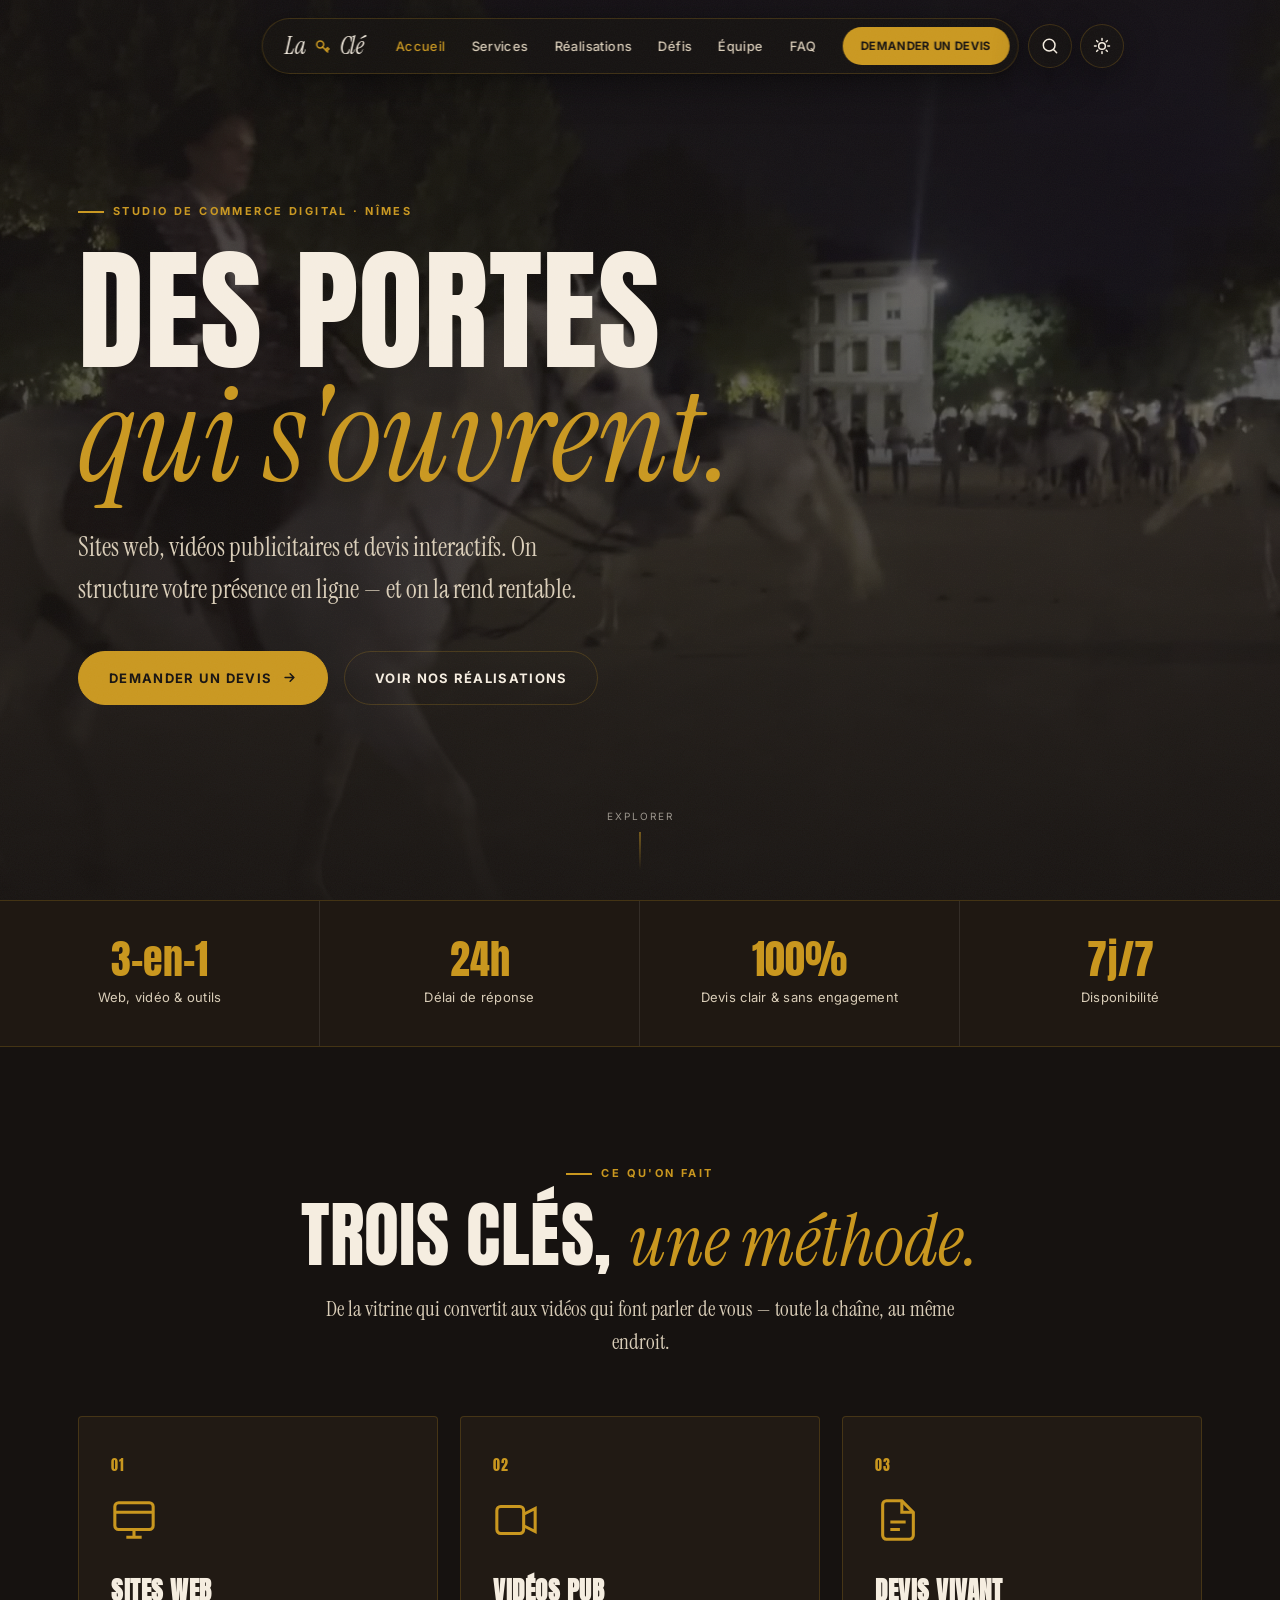
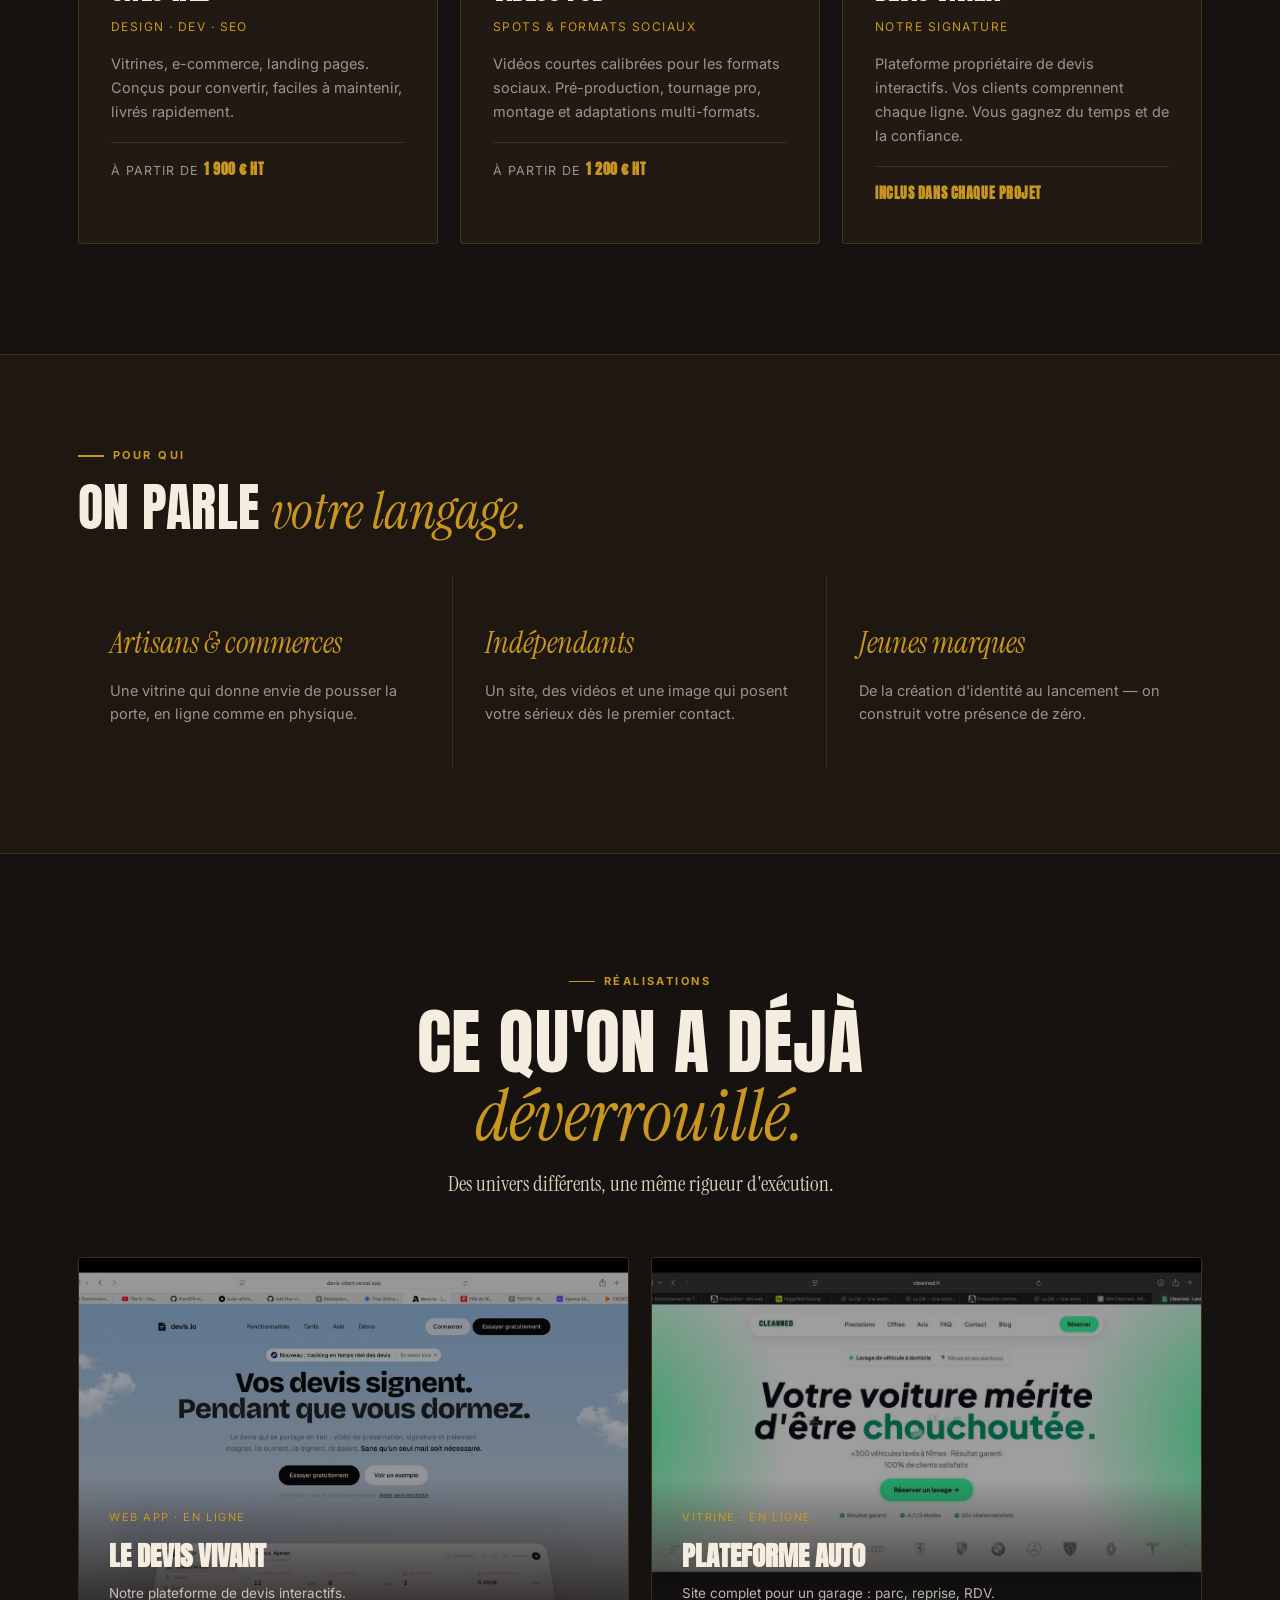
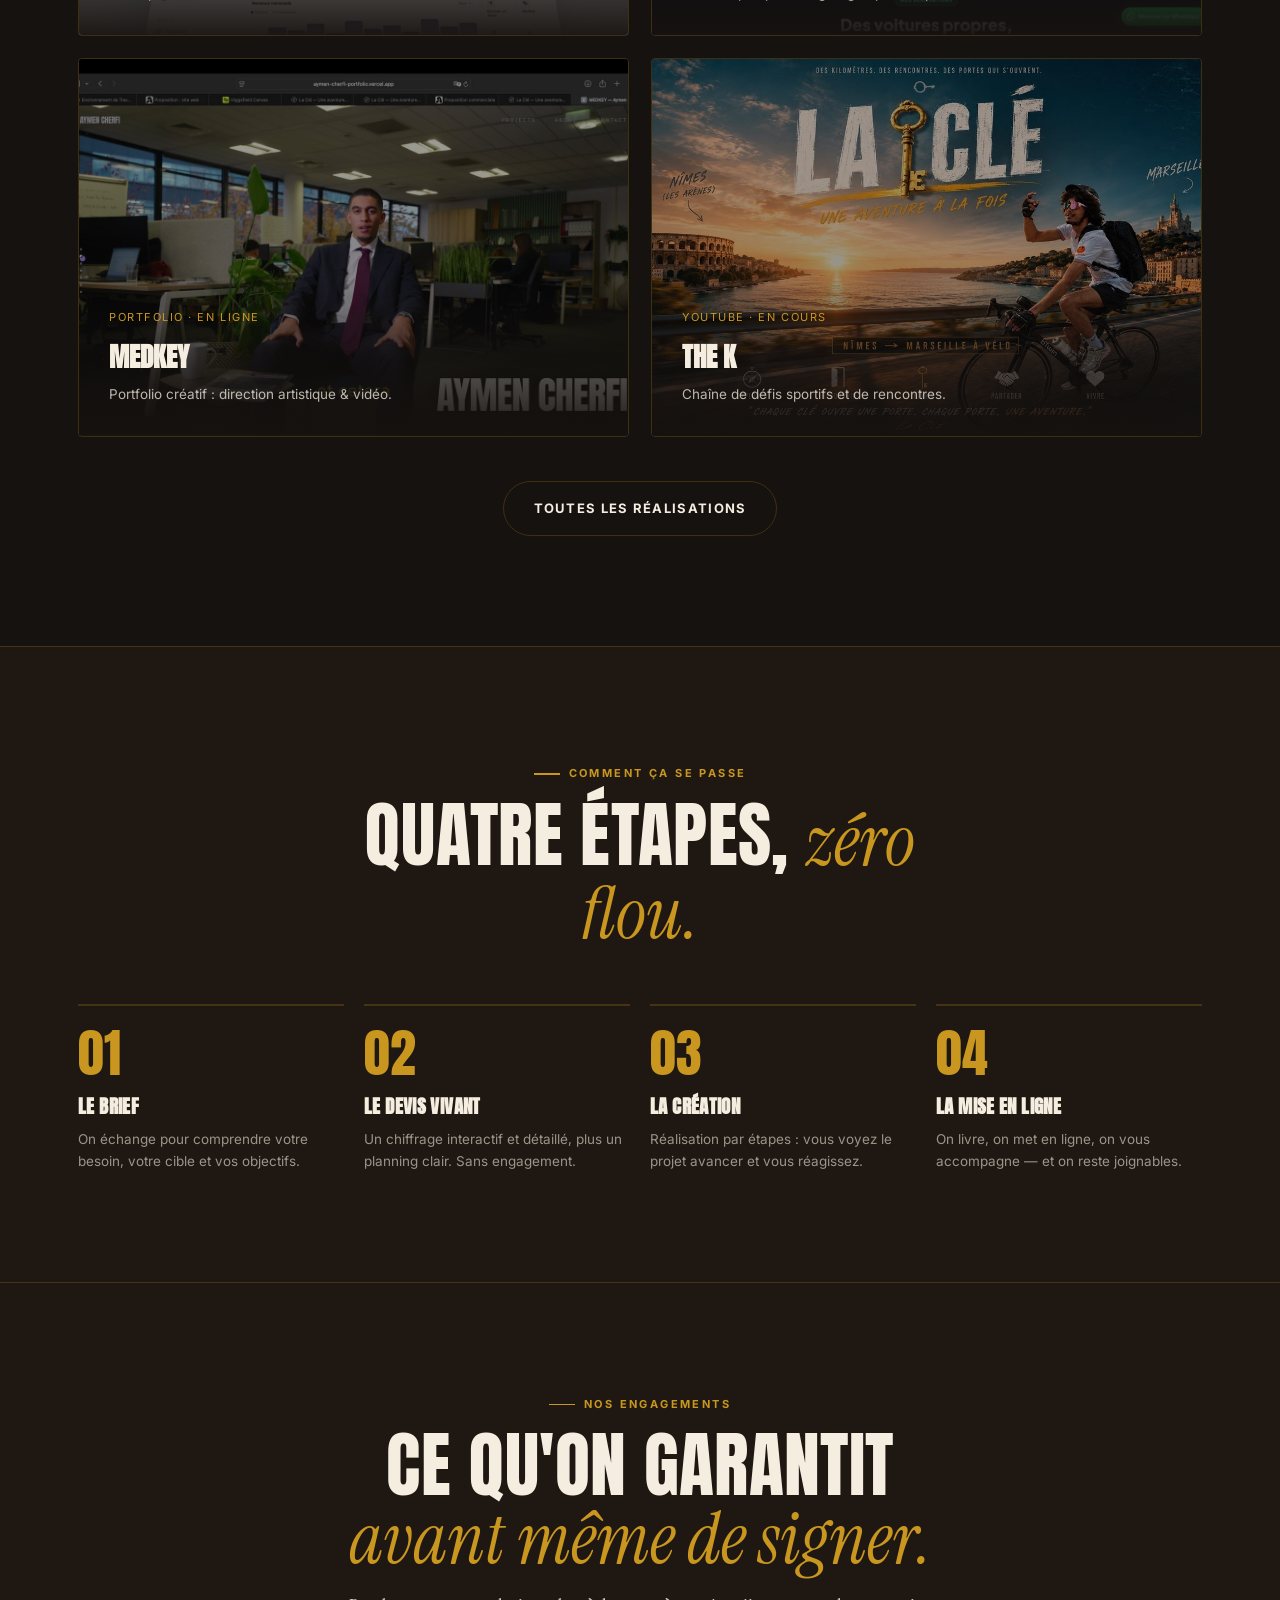
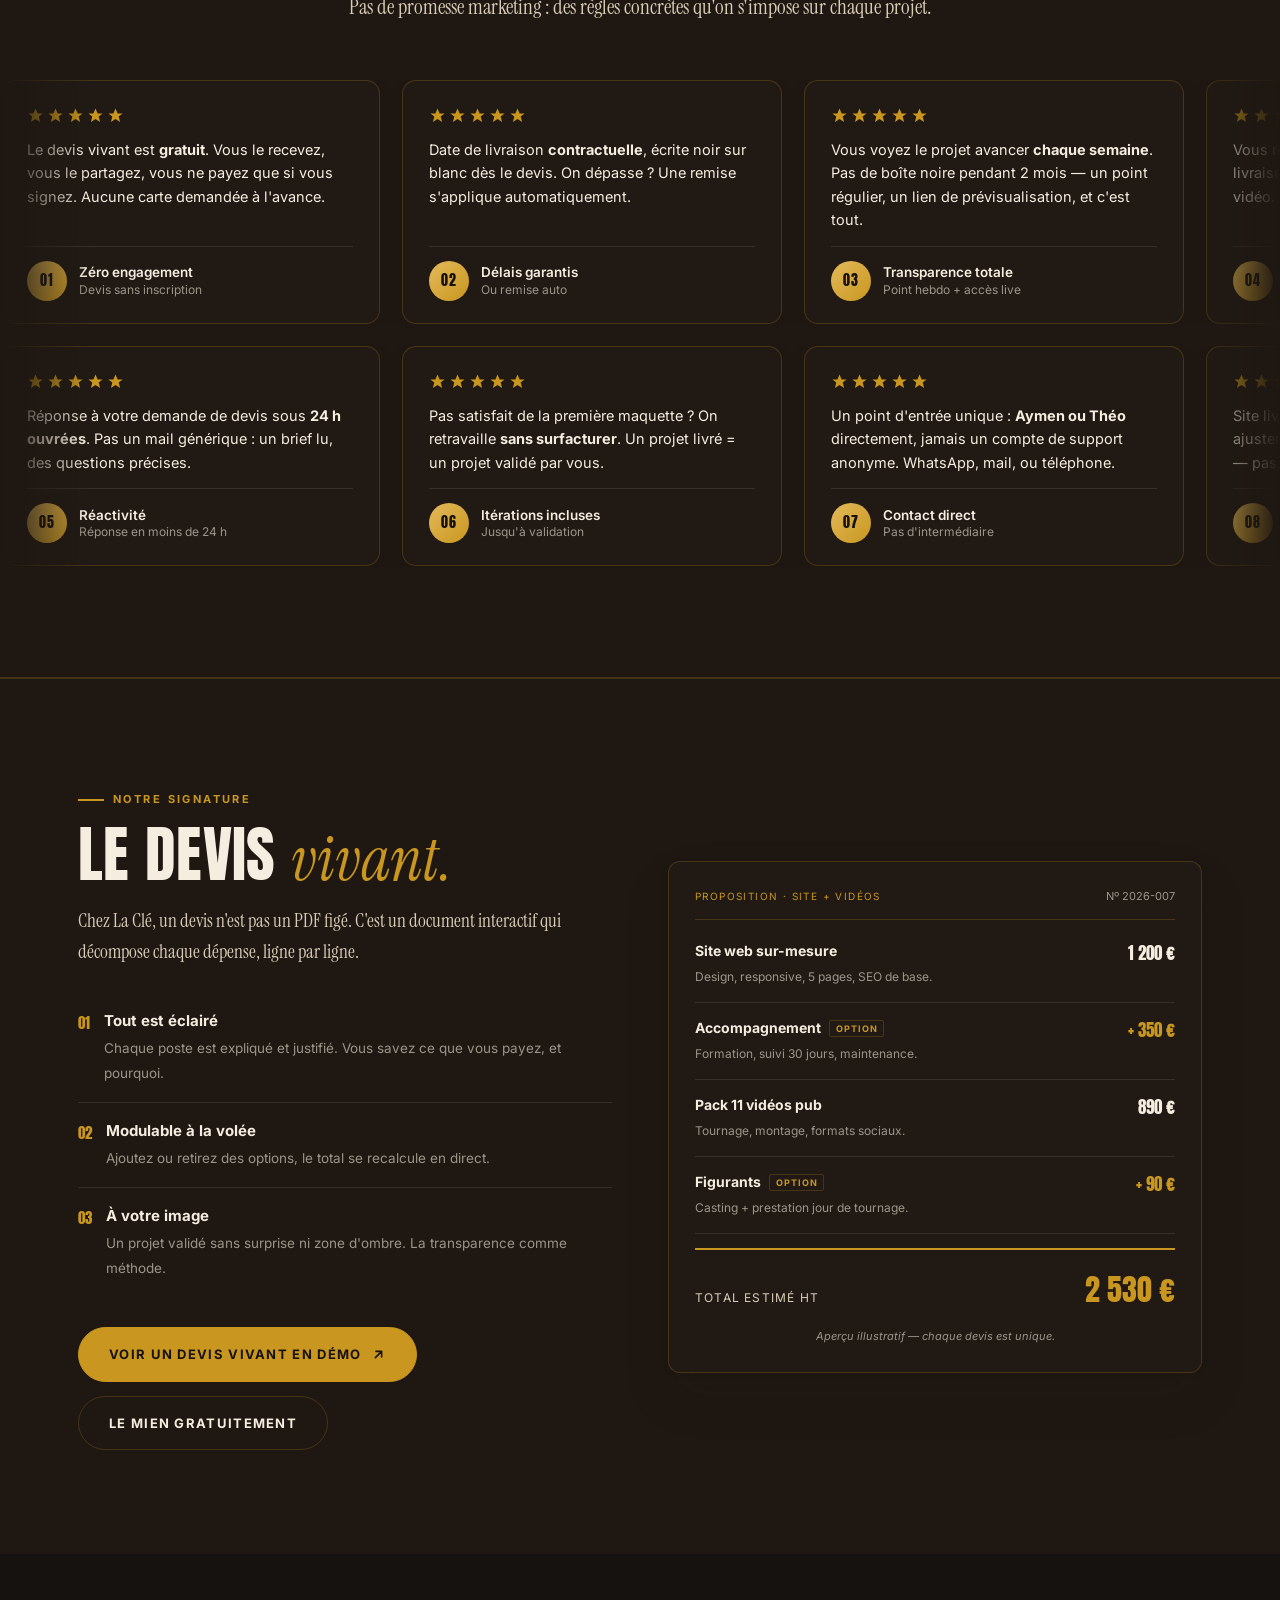
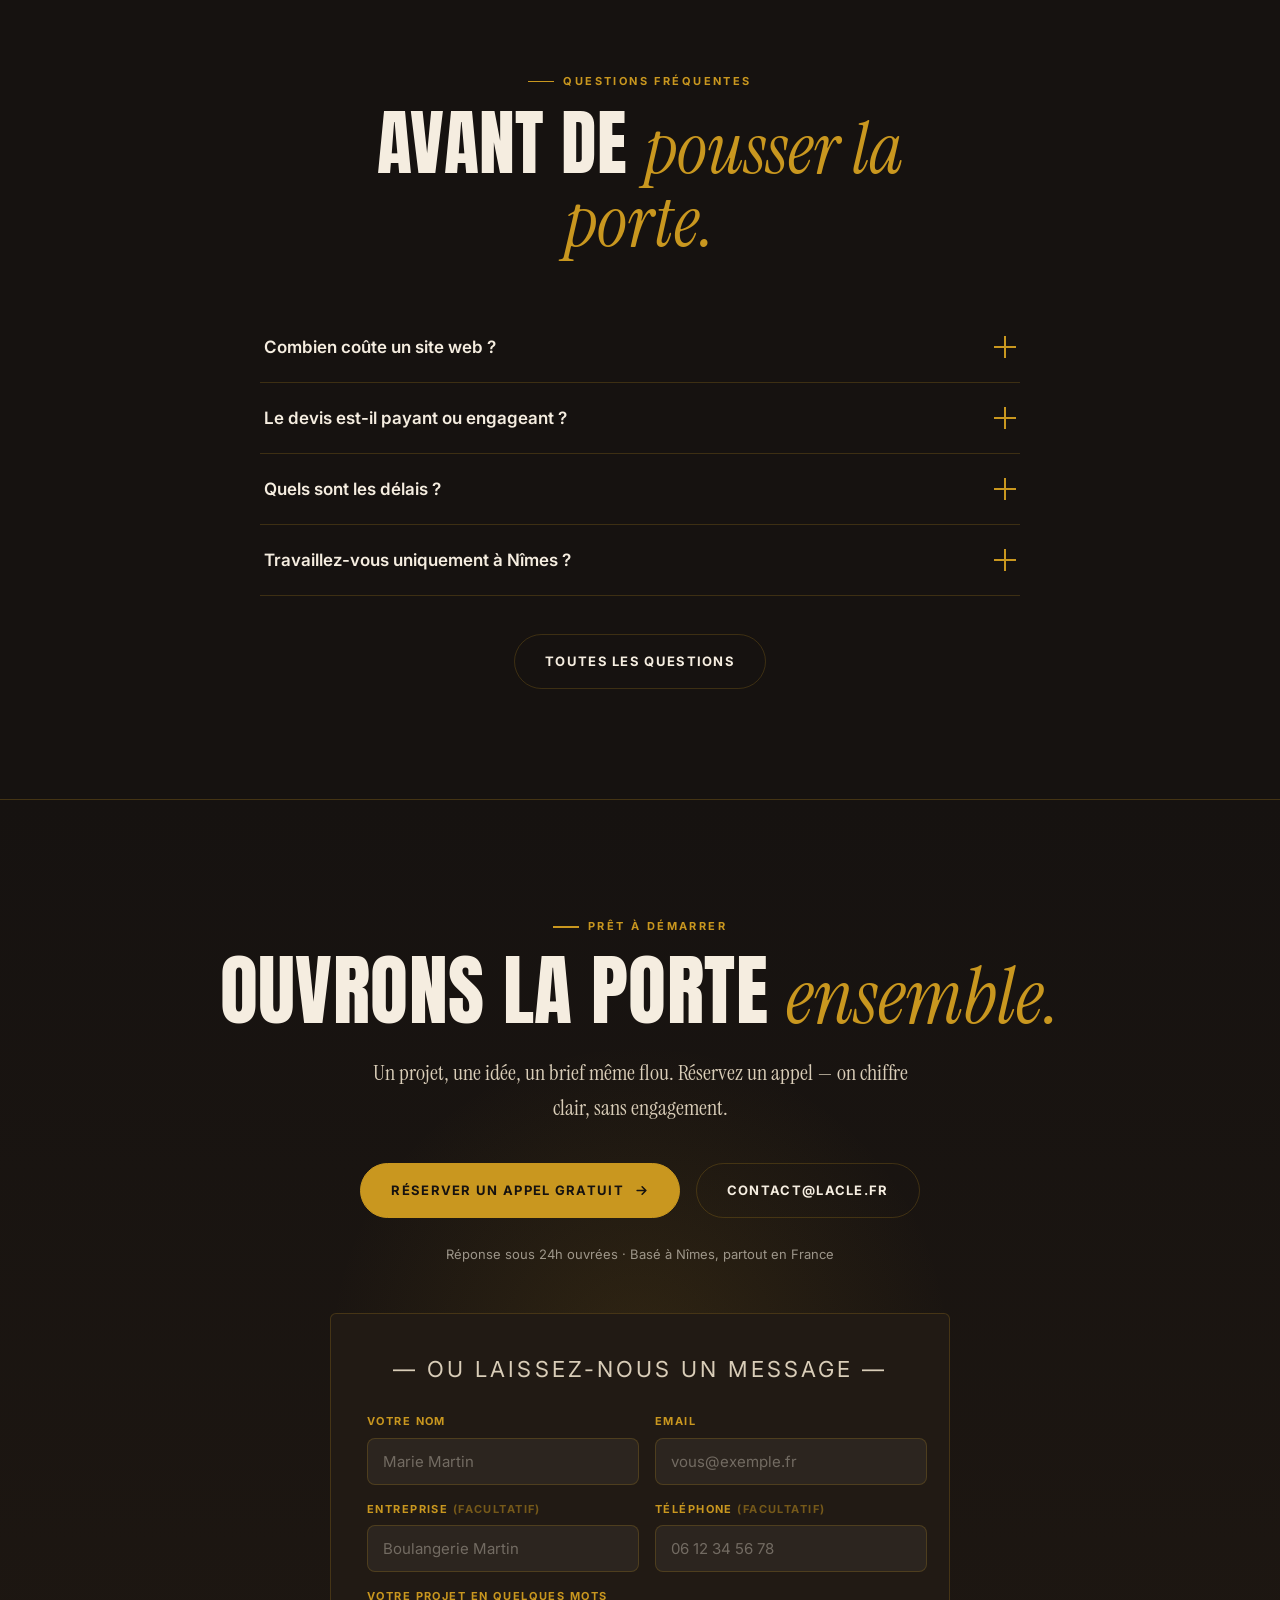
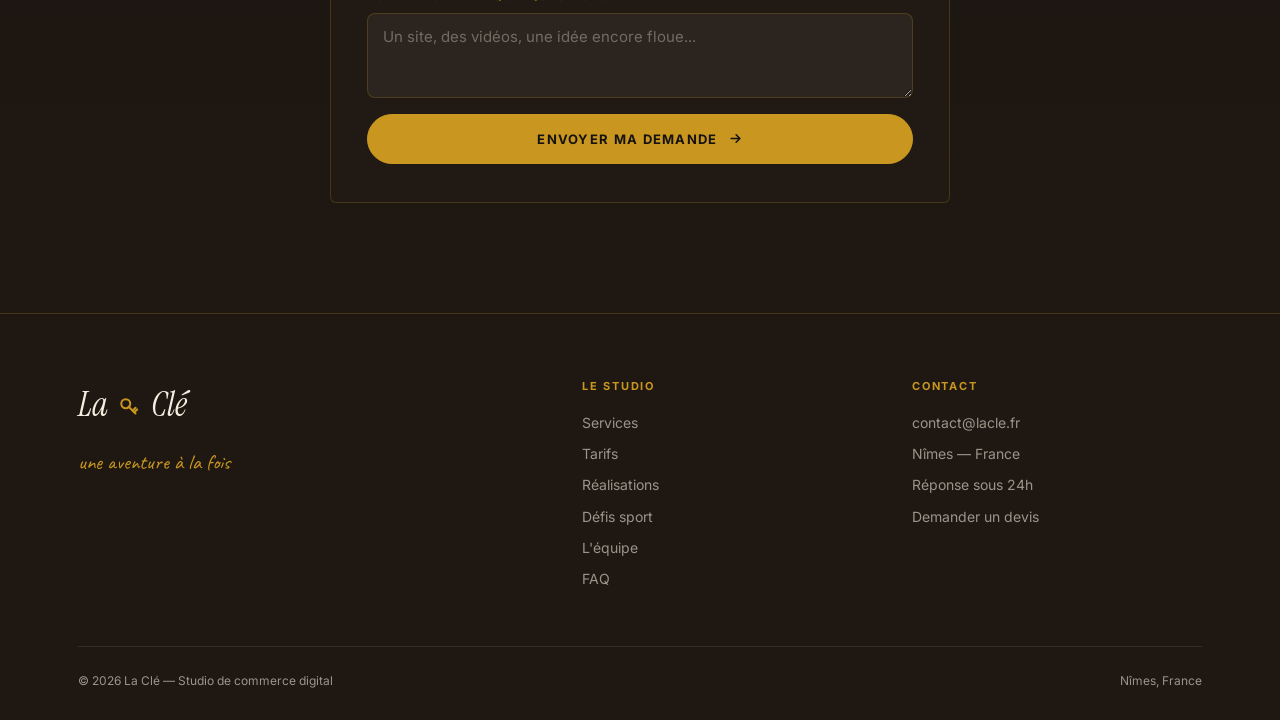
==== lacle-refonte/index.html @ 1aebcc41 "Add files via upload" ====
<!DOCTYPE html>
<html lang="fr">
<head>
<meta charset="UTF-8" />
<meta name="viewport" content="width=device-width, initial-scale=1.0" />
<title>La Clé — Studio de commerce digital à Nîmes</title>
<meta name="description" content="Studio de commerce digital à Nîmes : sites web sur-mesure, vidéos publicitaires et devis interactifs. Un brief, un chiffrage clair, une livraison rapide." />
<meta name="author" content="La Clé" />
<meta name="theme-color" content="#161210" />
<link rel="canonical" href="https://lacle.fr/" />
<link rel="icon" type="image/svg+xml" href="assets/favicon.svg" />
<meta property="og:type" content="website" />
<meta property="og:site_name" content="La Clé" />
<meta property="og:locale" content="fr_FR" />
<meta property="og:title" content="La Clé — Studio de commerce digital à Nîmes" />
<meta property="og:description" content="Sites web, vidéos publicitaires et devis interactifs. On chiffre clair, on livre vite." />
<meta property="og:url" content="https://lacle.fr/" />
<meta property="og:image" content="https://lacle.fr/assets/og-image.jpg" />
<meta property="og:image:width" content="1200" />
<meta property="og:image:height" content="630" />
<meta name="twitter:card" content="summary_large_image" />
<meta name="twitter:title" content="La Clé — Studio de commerce digital à Nîmes" />
<meta name="twitter:description" content="Sites web, vidéos publicitaires et devis interactifs. On chiffre clair, on livre vite." />
<meta name="twitter:image" content="https://lacle.fr/assets/og-image.jpg" />
<script>
(function(){var t;try{t=localStorage.getItem('lacle-theme');}catch(e){}if(!t){var d=new Date(),h=d.getHours()+d.getMinutes()/60,m=d.getMonth();var r=[8,7,7,7,6,6,6,7,7,8,7,8][m],s=[17,18,19,20,21,21,21,21,20,19,17,17][m];t=(h>=r&&h<s)?'day':'night';}if(t==='night')document.documentElement.classList.add('theme-night');})();
// Intro : joue une seule fois par session (resté au sein du même onglet)
(function(){try{if(sessionStorage.getItem('lacle-intro-done')){document.documentElement.classList.add('intro-skip');}else{document.documentElement.classList.add('intro-playing');sessionStorage.setItem('lacle-intro-done','1');}}catch(e){document.documentElement.classList.add('intro-playing');}})();
</script>
<link rel="preconnect" href="https://fonts.googleapis.com" />
<link rel="preconnect" href="https://fonts.gstatic.com" crossorigin />
<link href="https://fonts.googleapis.com/css2?family=Anton&family=Caveat:wght@500;600;700&family=Inter:wght@300;400;500;600;700&family=Instrument+Serif:ital@0;1&display=swap" rel="stylesheet" />
<link rel="stylesheet" href="assets/style.css" />
<script type="application/ld+json">
{
  "@context": "https://schema.org",
  "@type": "ProfessionalService",
  "name": "La Clé",
  "description": "Studio de commerce digital : sites web sur-mesure, vidéos publicitaires et devis interactifs.",
  "url": "https://lacle.fr",
  "email": "contact@lacle.fr",
  "image": "https://lacle.fr/assets/og-image.jpg",
  "areaServed": "France",
  "address": { "@type": "PostalAddress", "addressLocality": "Nîmes", "addressRegion": "Gard", "addressCountry": "FR" },
  "founder": [
    { "@type": "Person", "name": "Aymen Cherfi" },
    { "@type": "Person", "name": "Théo Clapet" }
  ]
}
</script>
<style>
  /* ===== INTRO — animation d'ouverture (homepage only) ===== */
  /* lock du scroll tant que l'intro joue */
  html.intro-playing, html.intro-playing body { overflow: hidden; }
  html.intro-done, html.intro-done body { overflow: visible; }
  html.intro-skip #intro { display: none; }

  #intro {
    position: fixed; inset: 0; z-index: 10000;
    /* PAS de background — la vague SVG fournit le blanc et se déforme en montant */
    display: flex; align-items: center; justify-content: center;
    overflow: hidden;
    pointer-events: auto;
  }
  /* la vague SVG occupe tout l'écran et s'anime via SMIL (attribut d) */
  .intro-wave {
    position: absolute; inset: 0;
    width: 100%; height: 100%;
    z-index: 0;
    filter: drop-shadow(0 -2px 0 rgba(28,22,18,0.04));
  }
  /* fade-out du conteneur en toute fin pour que rien ne reste */
  #intro {
    animation: intro-fadeout 0.25s ease 3.2s forwards;
  }
  @keyframes intro-fadeout {
    to { opacity: 0; visibility: hidden; }
  }

  .intro-logo {
    position: relative; z-index: 1;
    display: flex; align-items: center;
    gap: 0.06em;
    font-family: 'Instrument Serif', Georgia, serif;
    font-style: italic;
    font-weight: 400;
    color: #1c1612;
    font-size: clamp(72px, 13vw, 168px);
    letter-spacing: -0.015em;
    line-height: 1;
    /* fade-out synchronisé avec le pic de la vague liquide */
    animation: intro-logo-out 0.45s cubic-bezier(.55,0,.45,1) 1.85s forwards;
  }
  @keyframes intro-logo-out {
    to { opacity: 0; transform: translateY(-22px); }
  }
  .il-text {
    opacity: 0;
    transform: translateY(14px);
    animation: il-text-in 0.55s cubic-bezier(.2,.9,.3,1) forwards;
  }
  .il-la  { animation-delay: 0.55s; }
  .il-cle { animation-delay: 0.72s; }
  @keyframes il-text-in {
    to { opacity: 1; transform: translateY(0); }
  }

  /* la clé tombe avec un petit rebond — atterrit pile à 0.9s */
  .il-key {
    width: 0.78em; height: 0.78em;
    transform: translateY(-130vh) rotate(-25deg);
    animation: il-key-fall 0.65s cubic-bezier(.55,.05,.45,1) forwards;
    margin: 0 -0.02em 0 0.02em;
    filter: drop-shadow(0 4px 10px rgba(28,22,18,0.18));
    align-self: center;
  }
  @keyframes il-key-fall {
    0%   { transform: translateY(-130vh) rotate(-25deg); }
    62%  { transform: translateY(22px)  rotate(12deg); }
    78%  { transform: translateY(-12px) rotate(-5deg); }
    90%  { transform: translateY(6px)   rotate(2deg); }
    100% { transform: translateY(0)     rotate(0deg); }
  }

  /* respecte prefers-reduced-motion : skip propre */
  @media (prefers-reduced-motion: reduce) {
    #intro { display: none; }
    html.intro-playing, html.intro-playing body { overflow: visible; }
  }

  /* ===== HERO ===== */
  .hero {
    position: relative; min-height: 100svh;
    display: flex; align-items: center;
    overflow: hidden;
  }
  .hero-video {
    position: absolute; inset: 0;
    width: 100%; height: 100%; object-fit: cover;
    z-index: 0;
    transition: filter .5s var(--ease);
  }
  .hero-veil {
    position: absolute; inset: 0; z-index: 1;
    background:
      linear-gradient(180deg, rgba(22,18,16,0.78) 0%, rgba(22,18,16,0.55) 40%, rgba(22,18,16,0.96) 100%),
      radial-gradient(ellipse 70% 60% at 25% 50%, rgba(22,18,16,0.4), transparent);
    transition: background .5s var(--ease);
  }
  /* ===== Mode JOUR : hero plus lumineux pour adoucir la transition vers les sections claires ===== */
  html:not(.theme-night) .hero-video {
    filter: brightness(1.18) contrast(0.96) saturate(1.06);
  }
  html:not(.theme-night) .hero-veil {
    background:
      linear-gradient(180deg,
        rgba(28,22,18,0.38) 0%,
        rgba(28,22,18,0.22) 45%,
        rgba(28,22,18,0.70) 100%),
      radial-gradient(ellipse 70% 60% at 25% 50%, rgba(28,22,18,0.20), transparent);
  }
  /* fade-out final du hero vers le fond clair (uniquement en mode jour)
     NB : le hero est .theme-dark donc var(--ink) y serait sombre — on hardcode la cream */
  html:not(.theme-night) .hero::after {
    content: "";
    position: absolute; left: 0; right: 0; bottom: 0;
    height: 160px; z-index: 2;
    background: linear-gradient(180deg,
      transparent 0%,
      rgba(250,245,234,0.4) 40%,
      #faf5ea 100%);
    pointer-events: none;
  }
  .hero-inner { position: relative; z-index: 2; width: 100%; }
  .hero-eyebrow { margin-bottom: 26px; }
  .hero h1 {
    font-size: clamp(54px, 10.5vw, 138px);
    max-width: 14ch;
    margin-bottom: 28px;
  }
  .hero h1 .ln { display: block; }
  .hero-sub {
    font-family: var(--serif);
    font-size: clamp(18px, 2.5vw, 26px);
    color: var(--cream-soft);
    max-width: 540px; margin-bottom: 40px;
  }
  .hero-actions { display: flex; gap: 16px; flex-wrap: wrap; }
  .hero-scroll {
    position: absolute; bottom: 30px; left: 50%;
    transform: translateX(-50%); z-index: 3;
    display: flex; flex-direction: column; align-items: center; gap: 8px;
    font-size: 10px; letter-spacing: 0.2em; text-transform: uppercase;
    color: var(--text-mute);
  }
  /* en mode jour, le fade éclaircit le bas — on assombrit légèrement le texte du scroll */
  html:not(.theme-night) .hero-scroll {
    color: rgba(28,22,18,0.55);
  }
  html:not(.theme-night) .hero-scroll .bar {
    background: linear-gradient(rgba(201,151,31,0.85), transparent);
  }
  .hero-scroll .bar {
    width: 1px; height: 38px;
    background: linear-gradient(var(--gold), transparent);
    animation: scrollpulse 2s var(--ease) infinite;
  }
  @keyframes scrollpulse {
    0%,100% { opacity: .3; transform: scaleY(.6); transform-origin: top; }
    50% { opacity: 1; transform: scaleY(1); }
  }

  /* ===== STRIP atouts ===== */
  .strip {
    border-top: 1px solid var(--line);
    border-bottom: 1px solid var(--line);
    background: var(--ink-soft);
  }
  .strip-grid {
    display: grid; grid-template-columns: repeat(4, 1fr);
  }
  .strip-item {
    padding: 38px 26px; text-align: center;
    border-right: 1px solid var(--line-soft);
  }
  .strip-item:last-child { border-right: none; }
  .strip-item .k {
    font-family: var(--display);
    font-size: 40px; color: var(--gold);
    line-height: 1; margin-bottom: 8px;
  }
  .strip-item .v {
    font-size: 13px; color: var(--cream-soft);
    letter-spacing: 0.02em;
  }

  /* ===== SECTION générique ===== */
  .sec { padding: 110px 0; }
  .sec-head { max-width: 680px; margin-bottom: 56px; }
  .sec-head.center { margin-left: auto; margin-right: auto; text-align: center; }
  .sec-head h2 {
    font-size: clamp(38px, 6vw, 72px);
    margin: 18px 0 18px;
  }
  .sec-head p {
    font-family: var(--serif);
    font-size: clamp(17px, 2.1vw, 21px);
    color: var(--cream-soft);
  }

  /* ===== SERVICES ===== */
  .svc-grid {
    display: grid; grid-template-columns: repeat(3, 1fr);
    gap: 22px;
  }
  .svc-card {
    background: var(--ink-card);
    border: 1px solid var(--line);
    border-radius: 4px;
    padding: 38px 32px;
    transition: transform .3s var(--ease), border-color .3s, box-shadow .3s;
    position: relative; overflow: hidden;
  }
  .svc-card::before {
    content: ""; position: absolute; top: 0; left: 0;
    width: 100%; height: 3px;
    background: var(--gold);
    transform: scaleX(0); transform-origin: left;
    transition: transform .35s var(--ease);
  }
  .svc-card:hover {
    transform: translateY(-6px);
    border-color: var(--line);
    box-shadow: 0 20px 44px rgba(28,22,18,0.10), 0 2px 8px rgba(28,22,18,0.04);
  }
  .svc-card:hover::before { transform: scaleX(1); }
  .svc-num {
    font-family: var(--display);
    font-size: 14px; color: var(--gold);
    letter-spacing: 0.1em; margin-bottom: 20px;
  }
  .svc-icon {
    width: 46px; height: 46px; margin-bottom: 20px;
    color: var(--gold);
  }
  .svc-card h3 {
    font-family: var(--display);
    font-size: 25px; text-transform: uppercase;
    letter-spacing: 0.02em; margin-bottom: 6px;
  }
  .svc-card .tagline {
    font-size: 12px; text-transform: uppercase;
    letter-spacing: 0.12em; color: var(--gold);
    margin-bottom: 16px;
  }
  .svc-card p {
    font-size: 14.5px; color: var(--text-mute);
    line-height: 1.65;
  }
  .svc-card .svc-price {
    margin-top: 18px; padding-top: 16px;
    border-top: 1px solid var(--line-soft);
    font-size: 12.5px; color: var(--text-mute);
    text-transform: uppercase; letter-spacing: 0.08em;
  }
  .svc-card .svc-price strong {
    color: var(--gold); font-weight: 700;
    font-family: var(--display); letter-spacing: 0.04em;
    font-size: 14px;
  }

  /* ===== POUR QUI ===== */
  .audience {
    background: var(--ink-soft);
    border-top: 1px solid var(--line);
    border-bottom: 1px solid var(--line);
  }
  .aud-grid {
    display: grid; grid-template-columns: repeat(3, 1fr);
    gap: 0;
  }
  .aud-item {
    padding: 44px 32px;
    border-right: 1px solid var(--line-soft);
  }
  .aud-item:last-child { border-right: none; }
  .aud-item .big {
    font-family: var(--serif); font-style: italic;
    font-size: 30px; color: var(--gold);
    margin-bottom: 12px;
  }
  .aud-item p { font-size: 14.5px; color: var(--text-mute); }

  /* ===== RÉALISATIONS aperçu ===== */
  .work-grid {
    display: grid; grid-template-columns: repeat(2, 1fr);
    gap: 22px;
  }
  .work-card {
    position: relative; border-radius: 4px; overflow: hidden;
    border: 1px solid var(--line);
    aspect-ratio: 16/11;
    display: flex; align-items: flex-end;
  }
  .work-card img {
    position: absolute; inset: 0;
    width: 100%; height: 100%; object-fit: cover;
    transition: transform .6s var(--ease);
    filter: brightness(.62) saturate(1.05);
  }
  .work-card:hover img { transform: scale(1.06); }
  .work-info {
    position: relative; z-index: 2;
    padding: 30px;
    background: linear-gradient(transparent, rgba(22,18,16,0.94));
    width: 100%;
    color: var(--on-dark);
  }
  .work-info .tag {
    font-size: 11px; text-transform: uppercase;
    letter-spacing: 0.14em; color: var(--gold);
    margin-bottom: 8px;
  }
  .work-info h3 {
    font-family: var(--display);
    font-size: 27px; text-transform: uppercase;
    color: var(--on-dark);
  }
  .work-info .desc {
    font-size: 13.5px; color: rgba(245,237,224,0.75);
    margin-top: 6px;
  }

  /* ===== PROCESS ===== */
  .proc-grid {
    display: grid; grid-template-columns: repeat(4, 1fr);
    gap: 20px;
  }
  .proc-step {
    border-top: 2px solid var(--line);
    padding-top: 24px;
  }
  .proc-step .n {
    font-family: var(--display);
    font-size: 52px; color: var(--gold);
    line-height: 0.9; margin-bottom: 14px;
  }
  .proc-step h4 {
    font-family: var(--display);
    font-size: 19px; text-transform: uppercase;
    letter-spacing: 0.02em; margin-bottom: 8px;
  }
  .proc-step p { font-size: 13.5px; color: var(--text-mute); }

  /* ===== DEVIS VIVANT feature ===== */
  .feature {
    background: var(--ink-soft);
    border-top: 1px solid var(--line);
  }
  .feature-grid {
    display: grid; grid-template-columns: 1fr 1fr;
    gap: 56px; align-items: center;
  }
  .feature-text h2 {
    font-size: clamp(36px, 5.2vw, 62px);
    margin: 16px 0 18px;
  }
  .feature-text > p {
    font-family: var(--serif);
    font-size: 19px; color: var(--cream-soft);
    margin-bottom: 26px;
  }
  .feature-list { list-style: none; }
  .feature-list li {
    display: flex; gap: 14px;
    padding: 16px 0;
    border-bottom: 1px solid var(--line-soft);
  }
  .feature-list li:last-child { border-bottom: none; }
  .feature-list .fi-n {
    font-family: var(--display);
    font-size: 15px; color: var(--gold);
    flex-shrink: 0; padding-top: 2px;
  }
  .feature-list .fi-t strong {
    display: block; font-size: 15px;
    color: var(--cream); margin-bottom: 2px;
  }
  .feature-list .fi-t span {
    font-size: 13.5px; color: var(--text-mute);
  }
  /* mini devis mockup */
  .devis-mock {
    background: var(--ink-card); border: 1px solid var(--line);
    border-radius: 12px; padding: 26px;
    box-shadow: 0 24px 50px rgba(28,22,18,0.10), 0 2px 8px rgba(28,22,18,0.04);
  }
  .dm-head {
    display: flex; justify-content: space-between;
    align-items: baseline;
    padding-bottom: 14px; margin-bottom: 6px;
    border-bottom: 1px solid var(--line);
  }
  .dm-head .lbl {
    font-size: 10px; letter-spacing: 0.14em;
    text-transform: uppercase; color: var(--gold);
  }
  .dm-head .ref { font-size: 11px; color: var(--text-mute); }
  .dm-row {
    display: flex; justify-content: space-between;
    align-items: flex-start; gap: 14px;
    padding: 14px 0;
    border-bottom: 1px solid var(--line-soft);
  }
  .dm-row .rt strong {
    display: block; font-size: 14px; color: var(--cream);
  }
  .dm-row .rt span { font-size: 12px; color: var(--text-mute); }
  .dm-row .rp {
    font-family: var(--display); font-size: 17px;
    color: var(--cream); white-space: nowrap;
  }
  .dm-row.opt .rp { color: var(--gold); }
  .dm-row.opt .rt strong::after {
    content: "option"; font-family: var(--sans);
    font-size: 9px; font-weight: 700; text-transform: uppercase;
    letter-spacing: 0.1em; color: var(--gold);
    border: 1px solid var(--line); border-radius: 2px;
    padding: 2px 6px; margin-left: 8px;
    vertical-align: middle;
  }
  .dm-total {
    display: flex; justify-content: space-between;
    align-items: baseline;
    margin-top: 14px; padding-top: 16px;
    border-top: 2px solid var(--gold);
  }
  .dm-total .lbl {
    font-size: 12px; text-transform: uppercase;
    letter-spacing: 0.1em; color: var(--cream-soft);
  }
  .dm-total .amt {
    font-family: var(--display); font-size: 30px;
    color: var(--gold);
  }
  .dm-foot {
    font-size: 11px; color: var(--text-mute);
    text-align: center; margin-top: 14px; font-style: italic;
  }

  /* ===== FAQ mini ===== */
  .faq-mini { max-width: 760px; margin: 0 auto; }
  .faq-item {
    border-bottom: 1px solid var(--line);
  }
  .faq-q {
    width: 100%; background: none; border: none;
    cursor: pointer; text-align: left;
    display: flex; justify-content: space-between;
    align-items: center; gap: 20px;
    padding: 24px 4px;
    font-family: var(--sans); font-size: 17px;
    font-weight: 600; color: var(--cream);
  }
  .faq-q .pm {
    flex-shrink: 0; width: 22px; height: 22px;
    position: relative;
  }
  .faq-q .pm::before, .faq-q .pm::after {
    content: ""; position: absolute;
    background: var(--gold);
    transition: transform .3s var(--ease);
  }
  .faq-q .pm::before {
    left: 0; top: 50%; width: 100%; height: 2px;
    transform: translateY(-50%);
  }
  .faq-q .pm::after {
    left: 50%; top: 0; width: 2px; height: 100%;
    transform: translateX(-50%);
  }
  .faq-item.open .pm::after { transform: translateX(-50%) scaleY(0); }
  .faq-a {
    max-height: 0; overflow: hidden;
    transition: max-height .4s var(--ease);
  }
  .faq-a p {
    padding: 0 4px 24px;
    font-size: 14.5px; color: var(--text-mute);
    line-height: 1.7;
  }

  /* ===== TESTIMONIALS — marquee flottant ===== */
  .testi-section {
    padding: 104px 0 110px;
    overflow: hidden;
    background: var(--ink-soft);
    border-top: 1px solid var(--line);
    border-bottom: 1px solid var(--line);
    position: relative;
  }
  .testi-section .sec-head { margin-bottom: 56px; }
  .testi-rows {
    display: flex; flex-direction: column;
    gap: 22px;
  }
  .testi-row {
    position: relative;
    overflow: hidden;
    -webkit-mask-image: linear-gradient(90deg, transparent 0%, #000 7%, #000 93%, transparent 100%);
            mask-image: linear-gradient(90deg, transparent 0%, #000 7%, #000 93%, transparent 100%);
  }
  .testi-track {
    display: flex; gap: 22px;
    width: max-content;
    animation: testi-left 55s linear infinite;
    will-change: transform;
  }
  .testi-row:hover .testi-track { animation-play-state: paused; }
  .testi-row.reverse .testi-track {
    animation-name: testi-right;
    animation-duration: 62s;
  }
  @keyframes testi-left {
    from { transform: translateX(0); }
    to   { transform: translateX(-50%); }
  }
  @keyframes testi-right {
    from { transform: translateX(-50%); }
    to   { transform: translateX(0); }
  }
  @media (prefers-reduced-motion: reduce) {
    .testi-track { animation: none; }
    .testi-row {
      overflow-x: auto;
      scroll-snap-type: x mandatory;
      -webkit-mask-image: none; mask-image: none;
    }
    .testi-card { scroll-snap-align: start; }
  }
  .testi-card {
    flex-shrink: 0;
    width: 380px;
    background: var(--ink-card);
    border: 1px solid var(--line);
    border-radius: 14px;
    padding: 26px 26px 22px;
    display: flex; flex-direction: column;
    gap: 14px;
    box-shadow: 0 6px 22px rgba(28,22,18,0.05);
    transition: transform .3s var(--ease), box-shadow .3s, border-color .3s;
  }
  .testi-card:hover {
    transform: translateY(-4px);
    border-color: rgba(201,151,31,0.34);
    box-shadow: 0 16px 38px rgba(28,22,18,0.10);
  }
  .testi-stars {
    display: flex; gap: 3px;
    color: var(--gold);
  }
  .testi-stars svg { width: 17px; height: 17px; }
  .testi-quote {
    font-size: 14.5px; line-height: 1.62;
    color: var(--cream);
    flex: 1;
  }
  .testi-author {
    display: flex; align-items: center; gap: 12px;
    padding-top: 14px;
    border-top: 1px solid var(--line-soft);
  }
  .testi-avatar {
    width: 40px; height: 40px;
    border-radius: 50%;
    background: linear-gradient(135deg, var(--gold-lite), var(--gold));
    color: var(--on-gold);
    display: flex; align-items: center; justify-content: center;
    font-family: var(--display); font-size: 14px;
    letter-spacing: 0.04em;
    flex-shrink: 0;
  }
  .testi-author .who { display: flex; flex-direction: column; line-height: 1.3; }
  .testi-author .who strong { font-size: 13.5px; color: var(--cream); font-weight: 600; }
  .testi-author .who span { font-size: 12px; color: var(--text-mute); }

  @media (max-width: 980px) {
    .svc-grid, .proc-grid { grid-template-columns: repeat(2, 1fr); }
    .feature-grid { grid-template-columns: 1fr; gap: 38px; }
    .aud-grid { grid-template-columns: 1fr; }
    .aud-item { border-right: none; border-bottom: 1px solid var(--line-soft); }
    .strip-grid { grid-template-columns: repeat(2, 1fr); }
    .strip-item:nth-child(2) { border-right: none; }
    .strip-item:nth-child(1), .strip-item:nth-child(2) {
      border-bottom: 1px solid var(--line-soft);
    }
  }
  @media (max-width: 620px) {
    .svc-grid, .proc-grid, .work-grid { grid-template-columns: 1fr; }
    .sec { padding: 76px 0; }
    .testi-card { width: 300px; padding: 22px 22px 18px; }
  }

  /* ===== formulaire contact ===== */
  .contact-form-card {
    max-width: 620px; margin: 48px auto 0;
    background: var(--ink-card);
    border: 1px solid var(--line);
    border-radius: 6px;
    padding: 38px 36px;
    text-align: left;
  }
  .cfc-or {
    text-align: center; font-size: 12px;
    text-transform: uppercase; letter-spacing: 0.14em;
    color: var(--text-mute); margin-bottom: 26px !important;
    font-family: var(--sans) !important;
  }
  .cf-row {
    display: grid; grid-template-columns: 1fr 1fr;
    gap: 16px;
  }
  .cf-field { display: flex; flex-direction: column; gap: 7px; margin-bottom: 16px; }
  .cf-field label {
    font-size: 11px; font-weight: 700;
    text-transform: uppercase; letter-spacing: 0.13em;
    color: var(--gold);
  }
  .cf-field input, .cf-field textarea {
    background: var(--input-bg);
    border: 1.5px solid var(--line);
    color: var(--cream);
    padding: 13px 15px; border-radius: 8px;
    font-family: var(--sans); font-size: 15px;
    outline: none; transition: border-color .2s, background .2s;
  }
  .cf-field textarea { resize: vertical; }
  .cf-field input:focus, .cf-field textarea:focus {
    border-color: var(--gold);
    background: var(--input-bg-focus);
  }
  .cf-field input::placeholder, .cf-field textarea::placeholder {
    color: var(--input-placeholder);
  }
  .hp { position: absolute; left: -9999px; }
  @media (max-width: 560px) {
    .cf-row { grid-template-columns: 1fr; }
  }
</style>
</head>
<body>

<!-- ============ INTRO — clé qui tombe + vague liquide ============ -->
<div id="intro" aria-hidden="true">
  <!-- Vague liquide : filtre gooey léger pour bords organiques + courbes
       de plus en plus prononcées (stretch liquide) + easing snappy -->
  <svg class="intro-wave" preserveAspectRatio="none" viewBox="0 0 100 100" aria-hidden="true">
    <defs>
      <filter id="liquid-gooey" x="-5%" y="-5%" width="110%" height="110%">
        <feGaussianBlur in="SourceGraphic" stdDeviation="0.9" result="b"/>
        <feColorMatrix in="b"
          values="1 0 0 0 0
                  0 1 0 0 0
                  0 0 1 0 0
                  0 0 0 20 -9"/>
      </filter>
    </defs>
    <path fill="#ffffff" filter="url(#liquid-gooey)" d="M0,0 H100 V100 H0 Z" style="will-change: d;">
      <animate
        attributeName="d"
        dur="1.4s"
        begin="1.85s"
        fill="freeze"
        calcMode="spline"
        keyTimes="0; 0.12; 0.32; 0.55; 0.78; 1"
        keySplines="0.5 0 0.4 1; 0.55 0 0.4 1; 0.5 0 0.35 1; 0.5 0 0.4 1; 0.4 0 0.6 1"
        values="
          M0,0 H100 V100 H0 Z;
          M0,0 H100 V96 Q50,122 0,96 Z;
          M0,0 H100 V70 Q50,32 0,70 Z;
          M0,0 H100 V36 Q50,-8 0,36 Z;
          M0,0 H100 V4 Q50,-38 0,4 Z;
          M0,0 H100 V-30 Q50,-68 0,-30 Z"
      />
    </path>
  </svg>
  <div class="intro-logo">
    <span class="il-text il-la">La</span>
    <svg class="il-key" viewBox="0 0 64 64" xmlns="http://www.w3.org/2000/svg" aria-hidden="true">
      <g fill="none" stroke="#c9971f" stroke-width="5" stroke-linecap="round">
        <circle cx="24" cy="24" r="11"/>
        <path d="M31 31 L48 48"/>
        <path d="M41 41 L48 34 M45 45 L52 38"/>
      </g>
    </svg>
    <span class="il-text il-cle">Clé</span>
  </div>
</div>

<!-- ============ NAV ============ -->
<nav class="nav">
  <a href="index.html" class="nav-logo">
    La
    <svg viewBox="0 0 64 64" xmlns="http://www.w3.org/2000/svg" aria-hidden="true">
      <g fill="none" stroke="#c9971f" stroke-width="5" stroke-linecap="round">
        <circle cx="24" cy="24" r="11"/><path d="M31 31 L48 48"/>
        <path d="M41 41 L48 34 M45 45 L52 38"/>
      </g>
    </svg>
    Clé
  </a>
  <ul class="nav-links">
    <li><a href="index.html" class="active">Accueil</a></li>
    <li><a href="services.html">Services</a></li>
    <li><a href="realisations.html">Réalisations</a></li>
    <li><a href="defis.html">Défis</a></li>
    <li><a href="equipe.html">Équipe</a></li>
    <li><a href="faq.html">FAQ</a></li>
    <li><a href="#contact" class="nav-cta">Demander un devis</a></li>
  </ul>
  <button class="nav-burger" aria-label="Menu"><span></span><span></span><span></span></button>
</nav>
<button class="nav-btn search-toggle" type="button" aria-label="Rechercher" title="Rechercher (⌘K)">
  <svg viewBox="0 0 24 24" fill="none" aria-hidden="true">
    <circle cx="11" cy="11" r="7" stroke="currentColor" stroke-width="1.8"/>
    <path d="M20 20l-3.5-3.5" stroke="currentColor" stroke-width="1.8" stroke-linecap="round"/>
  </svg>
</button>
<button class="nav-btn theme-toggle" type="button" aria-label="Basculer mode jour / nuit">
  <svg class="icon-moon" viewBox="0 0 24 24" fill="none" aria-hidden="true">
    <path d="M21 12.79A9 9 0 1111.21 3a7 7 0 009.79 9.79z" stroke="currentColor" stroke-width="1.8" stroke-linecap="round" stroke-linejoin="round"/>
  </svg>
  <svg class="icon-sun" viewBox="0 0 24 24" fill="none" aria-hidden="true">
    <circle cx="12" cy="12" r="4" stroke="currentColor" stroke-width="1.8"/>
    <path d="M12 3v2M12 19v2M3 12h2M19 12h2M5.6 5.6l1.4 1.4M17 17l1.4 1.4M5.6 18.4L7 17M17 7l1.4-1.4" stroke="currentColor" stroke-width="1.8" stroke-linecap="round"/>
  </svg>
</button>

<!-- ============ HERO ============ -->
<header class="hero theme-dark">
  <video class="hero-video" autoplay loop muted playsinline
         preload="metadata" poster="assets/hero-poster.jpg"
         src="assets/index-00-f9857dcdc0.mp4"></video>
  <div class="hero-veil"></div>
  <div class="hero-inner wrap">
    <div class="hero-eyebrow eyebrow">Studio de commerce digital · Nîmes</div>
    <h1 class="h-display">
      <span class="ln">Des portes</span>
      <span class="ln serif-accent">qui s'ouvrent.</span>
    </h1>
    <p class="hero-sub">
      Sites web, vidéos publicitaires et devis interactifs. On structure
      votre présence en ligne — et on la rend rentable.
    </p>
    <div class="hero-actions">
      <a href="#contact" class="btn btn-primary">
        Demander un devis
        <svg viewBox="0 0 24 24" fill="none"><path d="M5 12h14M13 6l6 6-6 6" stroke="currentColor" stroke-width="2.5" stroke-linecap="round" stroke-linejoin="round"/></svg>
      </a>
      <a href="realisations.html" class="btn btn-ghost">Voir nos réalisations</a>
    </div>
  </div>
  <div class="hero-scroll">
    <span>Explorer</span>
    <div class="bar"></div>
  </div>
</header>

<!-- ============ STRIP ATOUTS ============ -->
<section class="strip">
  <div class="strip-grid">
    <div class="strip-item"><div class="k">3-en-1</div><div class="v">Web, vidéo &amp; outils</div></div>
    <div class="strip-item"><div class="k">24h</div><div class="v">Délai de réponse</div></div>
    <div class="strip-item"><div class="k">100%</div><div class="v">Devis clair &amp; sans engagement</div></div>
    <div class="strip-item"><div class="k">7j/7</div><div class="v">Disponibilité</div></div>
  </div>
</section>

<!-- ============ SERVICES ============ -->
<section class="sec" id="services">
  <div class="wrap">
    <div class="sec-head center reveal">
      <span class="eyebrow">Ce qu'on fait</span>
      <h2 class="h-display">Trois clés, <span class="serif-accent">une méthode.</span></h2>
      <p>De la vitrine qui convertit aux vidéos qui font parler de vous —
         toute la chaîne, au même endroit.</p>
    </div>
    <div class="svc-grid">
      <article class="svc-card reveal" data-d="1">
        <div class="svc-num">01</div>
        <svg class="svc-icon" viewBox="0 0 24 24" fill="none" stroke="currentColor" stroke-width="1.6">
          <rect x="2" y="3" width="20" height="14" rx="2"/><path d="M2 8h20M8 21h8M12 17v4"/>
        </svg>
        <h3>Sites web</h3>
        <div class="tagline">design · dev · SEO</div>
        <p>Vitrines, e-commerce, landing pages. Conçus pour convertir,
           faciles à maintenir, livrés rapidement.</p>
        <div class="svc-price">À partir de <strong>1 900 € HT</strong></div>
      </article>
      <article class="svc-card reveal" data-d="2">
        <div class="svc-num">02</div>
        <svg class="svc-icon" viewBox="0 0 24 24" fill="none" stroke="currentColor" stroke-width="1.6">
          <rect x="2" y="5" width="14" height="14" rx="2"/><path d="M16 9l6-3v12l-6-3"/>
        </svg>
        <h3>Vidéos pub</h3>
        <div class="tagline">spots & formats sociaux</div>
        <p>Vidéos courtes calibrées pour les formats sociaux.
           Pré-production, tournage pro, montage et adaptations multi-formats.</p>
        <div class="svc-price">À partir de <strong>1 200 € HT</strong></div>
      </article>
      <article class="svc-card reveal" data-d="3">
        <div class="svc-num">03</div>
        <svg class="svc-icon" viewBox="0 0 24 24" fill="none" stroke="currentColor" stroke-width="1.6">
          <path d="M14 2H6a2 2 0 0 0-2 2v16a2 2 0 0 0 2 2h12a2 2 0 0 0 2-2V8z"/>
          <path d="M14 2v6h6M8 13h8M8 17h5"/>
        </svg>
        <h3>Devis vivant</h3>
        <div class="tagline">notre signature</div>
        <p>Plateforme propriétaire de devis interactifs. Vos clients comprennent
           chaque ligne. Vous gagnez du temps et de la confiance.</p>
        <div class="svc-price"><strong>Inclus dans chaque projet</strong></div>
      </article>
    </div>
  </div>
</section>

<!-- ============ POUR QUI ============ -->
<section class="audience">
  <div class="wrap" style="padding-top:84px;padding-bottom:84px;">
    <div class="sec-head reveal" style="margin-bottom:38px;">
      <span class="eyebrow">Pour qui</span>
      <h2 class="h-display" style="font-size:clamp(32px,4.6vw,52px);">
        On parle <span class="serif-accent">votre langage.</span>
      </h2>
    </div>
    <div class="aud-grid">
      <div class="aud-item reveal" data-d="1">
        <div class="big">Artisans &amp; commerces</div>
        <p>Une vitrine qui donne envie de pousser la porte, en ligne comme
           en physique.</p>
      </div>
      <div class="aud-item reveal" data-d="2">
        <div class="big">Indépendants</div>
        <p>Un site, des vidéos et une image qui posent votre sérieux dès
           le premier contact.</p>
      </div>
      <div class="aud-item reveal" data-d="3">
        <div class="big">Jeunes marques</div>
        <p>De la création d'identité au lancement — on construit votre
           présence de zéro.</p>
      </div>
    </div>
  </div>
</section>

<!-- ============ RÉALISATIONS ============ -->
<section class="sec">
  <div class="wrap">
    <div class="sec-head center reveal">
      <span class="eyebrow">Réalisations</span>
      <h2 class="h-display">Ce qu'on a déjà <span class="serif-accent">déverrouillé.</span></h2>
      <p>Des univers différents, une même rigueur d'exécution.</p>
    </div>
    <div class="work-grid">
      <a href="realisations.html" class="work-card reveal" data-d="1">
        <img src="assets/realisations-00-new.jpg" alt="Le devis vivant" />
        <div class="work-info">
          <div class="tag">Web app · en ligne</div>
          <h3>Le devis vivant</h3>
          <div class="desc">Notre plateforme de devis interactifs.</div>
        </div>
      </a>
      <a href="realisations.html" class="work-card reveal" data-d="2">
        <img src="assets/realisations-01-111749c289.jpg" alt="Plateforme automobile" />
        <div class="work-info">
          <div class="tag">Vitrine · en ligne</div>
          <h3>Plateforme auto</h3>
          <div class="desc">Site complet pour un garage : parc, reprise, RDV.</div>
        </div>
      </a>
      <a href="realisations.html" class="work-card reveal" data-d="3">
        <img src="assets/realisations-02-c8d3119f17.jpg" alt="MEDKEY portfolio" />
        <div class="work-info">
          <div class="tag">Portfolio · en ligne</div>
          <h3>MEDKEY</h3>
          <div class="desc">Portfolio créatif : direction artistique &amp; vidéo.</div>
        </div>
      </a>
      <a href="realisations.html" class="work-card reveal" data-d="4">
        <img src="assets/realisations-03-5e6bb2be92.jpg" alt="The K — chaîne YouTube" />
        <div class="work-info">
          <div class="tag">YouTube · en cours</div>
          <h3>The K</h3>
          <div class="desc">Chaîne de défis sportifs et de rencontres.</div>
        </div>
      </a>
    </div>
    <div style="text-align:center;margin-top:44px;" class="reveal">
      <a href="realisations.html" class="btn btn-ghost">Toutes les réalisations</a>
    </div>
  </div>
</section>

<!-- ============ PROCESS ============ -->
<section class="sec" style="background:var(--ink-soft);border-top:1px solid var(--line);">
  <div class="wrap">
    <div class="sec-head center reveal">
      <span class="eyebrow">Comment ça se passe</span>
      <h2 class="h-display">Quatre étapes, <span class="serif-accent">zéro flou.</span></h2>
    </div>
    <div class="proc-grid">
      <div class="proc-step reveal" data-d="1">
        <div class="n">01</div>
        <h4>Le brief</h4>
        <p>On échange pour comprendre votre besoin, votre cible et vos objectifs.</p>
      </div>
      <div class="proc-step reveal" data-d="2">
        <div class="n">02</div>
        <h4>Le devis vivant</h4>
        <p>Un chiffrage interactif et détaillé, plus un planning clair. Sans engagement.</p>
      </div>
      <div class="proc-step reveal" data-d="3">
        <div class="n">03</div>
        <h4>La création</h4>
        <p>Réalisation par étapes : vous voyez le projet avancer et vous réagissez.</p>
      </div>
      <div class="proc-step reveal" data-d="4">
        <div class="n">04</div>
        <h4>La mise en ligne</h4>
        <p>On livre, on met en ligne, on vous accompagne — et on reste joignables.</p>
      </div>
    </div>
  </div>
</section>

<!-- ============ ENGAGEMENTS — marquee flottant (anciennement avis) ============ -->
<!-- NB : converti d'avis fictifs en engagements vérifiables (légalement safe).
     Quand vous aurez de vrais avis clients, remplacer le contenu des cards. -->
<section class="testi-section">
  <div class="wrap">
    <div class="sec-head center reveal">
      <span class="eyebrow">Nos engagements</span>
      <h2 class="h-display">Ce qu'on garantit <span class="serif-accent">avant même de signer.</span></h2>
      <p>Pas de promesse marketing : des règles concrètes qu'on s'impose sur chaque projet.</p>
    </div>
  </div>

  <div class="testi-rows">

    <!-- Rangée 1 — défile vers la gauche -->
    <div class="testi-row">
      <div class="testi-track">

        <article class="testi-card">
          <div class="testi-stars" aria-label="Engagement clé">
            <svg viewBox="0 0 24 24" fill="currentColor"><path d="M12 2l3 7h7l-5.5 4.5 2 7.5L12 17l-6.5 4 2-7.5L2 9h7z"/></svg>
            <svg viewBox="0 0 24 24" fill="currentColor"><path d="M12 2l3 7h7l-5.5 4.5 2 7.5L12 17l-6.5 4 2-7.5L2 9h7z"/></svg>
            <svg viewBox="0 0 24 24" fill="currentColor"><path d="M12 2l3 7h7l-5.5 4.5 2 7.5L12 17l-6.5 4 2-7.5L2 9h7z"/></svg>
            <svg viewBox="0 0 24 24" fill="currentColor"><path d="M12 2l3 7h7l-5.5 4.5 2 7.5L12 17l-6.5 4 2-7.5L2 9h7z"/></svg>
            <svg viewBox="0 0 24 24" fill="currentColor"><path d="M12 2l3 7h7l-5.5 4.5 2 7.5L12 17l-6.5 4 2-7.5L2 9h7z"/></svg>
          </div>
          <p class="testi-quote">Le devis vivant est <strong>gratuit</strong>. Vous le recevez, vous le partagez, vous ne payez que si vous signez. Aucune carte demandée à l'avance.</p>
          <div class="testi-author">
            <div class="testi-avatar">01</div>
            <div class="who"><strong>Zéro engagement</strong><span>Devis sans inscription</span></div>
          </div>
        </article>

        <article class="testi-card">
          <div class="testi-stars" aria-label="Engagement clé">
            <svg viewBox="0 0 24 24" fill="currentColor"><path d="M12 2l3 7h7l-5.5 4.5 2 7.5L12 17l-6.5 4 2-7.5L2 9h7z"/></svg>
            <svg viewBox="0 0 24 24" fill="currentColor"><path d="M12 2l3 7h7l-5.5 4.5 2 7.5L12 17l-6.5 4 2-7.5L2 9h7z"/></svg>
            <svg viewBox="0 0 24 24" fill="currentColor"><path d="M12 2l3 7h7l-5.5 4.5 2 7.5L12 17l-6.5 4 2-7.5L2 9h7z"/></svg>
            <svg viewBox="0 0 24 24" fill="currentColor"><path d="M12 2l3 7h7l-5.5 4.5 2 7.5L12 17l-6.5 4 2-7.5L2 9h7z"/></svg>
            <svg viewBox="0 0 24 24" fill="currentColor"><path d="M12 2l3 7h7l-5.5 4.5 2 7.5L12 17l-6.5 4 2-7.5L2 9h7z"/></svg>
          </div>
          <p class="testi-quote">Date de livraison <strong>contractuelle</strong>, écrite noir sur blanc dès le devis. On dépasse ? Une remise s'applique automatiquement.</p>
          <div class="testi-author">
            <div class="testi-avatar">02</div>
            <div class="who"><strong>Délais garantis</strong><span>Ou remise auto</span></div>
          </div>
        </article>

        <article class="testi-card">
          <div class="testi-stars" aria-label="Engagement clé">
            <svg viewBox="0 0 24 24" fill="currentColor"><path d="M12 2l3 7h7l-5.5 4.5 2 7.5L12 17l-6.5 4 2-7.5L2 9h7z"/></svg>
            <svg viewBox="0 0 24 24" fill="currentColor"><path d="M12 2l3 7h7l-5.5 4.5 2 7.5L12 17l-6.5 4 2-7.5L2 9h7z"/></svg>
            <svg viewBox="0 0 24 24" fill="currentColor"><path d="M12 2l3 7h7l-5.5 4.5 2 7.5L12 17l-6.5 4 2-7.5L2 9h7z"/></svg>
            <svg viewBox="0 0 24 24" fill="currentColor"><path d="M12 2l3 7h7l-5.5 4.5 2 7.5L12 17l-6.5 4 2-7.5L2 9h7z"/></svg>
            <svg viewBox="0 0 24 24" fill="currentColor"><path d="M12 2l3 7h7l-5.5 4.5 2 7.5L12 17l-6.5 4 2-7.5L2 9h7z"/></svg>
          </div>
          <p class="testi-quote">Vous voyez le projet avancer <strong>chaque semaine</strong>. Pas de boîte noire pendant 2 mois — un point régulier, un lien de prévisualisation, et c'est tout.</p>
          <div class="testi-author">
            <div class="testi-avatar">03</div>
            <div class="who"><strong>Transparence totale</strong><span>Point hebdo + accès live</span></div>
          </div>
        </article>

        <article class="testi-card">
          <div class="testi-stars" aria-label="Engagement clé">
            <svg viewBox="0 0 24 24" fill="currentColor"><path d="M12 2l3 7h7l-5.5 4.5 2 7.5L12 17l-6.5 4 2-7.5L2 9h7z"/></svg>
            <svg viewBox="0 0 24 24" fill="currentColor"><path d="M12 2l3 7h7l-5.5 4.5 2 7.5L12 17l-6.5 4 2-7.5L2 9h7z"/></svg>
            <svg viewBox="0 0 24 24" fill="currentColor"><path d="M12 2l3 7h7l-5.5 4.5 2 7.5L12 17l-6.5 4 2-7.5L2 9h7z"/></svg>
            <svg viewBox="0 0 24 24" fill="currentColor"><path d="M12 2l3 7h7l-5.5 4.5 2 7.5L12 17l-6.5 4 2-7.5L2 9h7z"/></svg>
            <svg viewBox="0 0 24 24" fill="currentColor"><path d="M12 2l3 7h7l-5.5 4.5 2 7.5L12 17l-6.5 4 2-7.5L2 9h7z"/></svg>
          </div>
          <p class="testi-quote">Vous récupérez les <strong>fichiers sources</strong> à la livraison : design, code, montages, projets vidéo. Aucun lock-in, jamais.</p>
          <div class="testi-author">
            <div class="testi-avatar">04</div>
            <div class="who"><strong>Vos fichiers, à vous</strong><span>Sources livrées à 100%</span></div>
          </div>
        </article>

      </div>
    </div>

    <!-- Rangée 2 — défile vers la droite (sens inverse) -->
    <div class="testi-row reverse">
      <div class="testi-track">

        <article class="testi-card">
          <div class="testi-stars" aria-label="Engagement clé">
            <svg viewBox="0 0 24 24" fill="currentColor"><path d="M12 2l3 7h7l-5.5 4.5 2 7.5L12 17l-6.5 4 2-7.5L2 9h7z"/></svg>
            <svg viewBox="0 0 24 24" fill="currentColor"><path d="M12 2l3 7h7l-5.5 4.5 2 7.5L12 17l-6.5 4 2-7.5L2 9h7z"/></svg>
            <svg viewBox="0 0 24 24" fill="currentColor"><path d="M12 2l3 7h7l-5.5 4.5 2 7.5L12 17l-6.5 4 2-7.5L2 9h7z"/></svg>
            <svg viewBox="0 0 24 24" fill="currentColor"><path d="M12 2l3 7h7l-5.5 4.5 2 7.5L12 17l-6.5 4 2-7.5L2 9h7z"/></svg>
            <svg viewBox="0 0 24 24" fill="currentColor"><path d="M12 2l3 7h7l-5.5 4.5 2 7.5L12 17l-6.5 4 2-7.5L2 9h7z"/></svg>
          </div>
          <p class="testi-quote">Réponse à votre demande de devis sous <strong>24 h ouvrées</strong>. Pas un mail générique : un brief lu, des questions précises.</p>
          <div class="testi-author">
            <div class="testi-avatar">05</div>
            <div class="who"><strong>Réactivité</strong><span>Réponse en moins de 24 h</span></div>
          </div>
        </article>

        <article class="testi-card">
          <div class="testi-stars" aria-label="Engagement clé">
            <svg viewBox="0 0 24 24" fill="currentColor"><path d="M12 2l3 7h7l-5.5 4.5 2 7.5L12 17l-6.5 4 2-7.5L2 9h7z"/></svg>
            <svg viewBox="0 0 24 24" fill="currentColor"><path d="M12 2l3 7h7l-5.5 4.5 2 7.5L12 17l-6.5 4 2-7.5L2 9h7z"/></svg>
            <svg viewBox="0 0 24 24" fill="currentColor"><path d="M12 2l3 7h7l-5.5 4.5 2 7.5L12 17l-6.5 4 2-7.5L2 9h7z"/></svg>
            <svg viewBox="0 0 24 24" fill="currentColor"><path d="M12 2l3 7h7l-5.5 4.5 2 7.5L12 17l-6.5 4 2-7.5L2 9h7z"/></svg>
            <svg viewBox="0 0 24 24" fill="currentColor"><path d="M12 2l3 7h7l-5.5 4.5 2 7.5L12 17l-6.5 4 2-7.5L2 9h7z"/></svg>
          </div>
          <p class="testi-quote">Pas satisfait de la première maquette ? On retravaille <strong>sans surfacturer</strong>. Un projet livré = un projet validé par vous.</p>
          <div class="testi-author">
            <div class="testi-avatar">06</div>
            <div class="who"><strong>Itérations incluses</strong><span>Jusqu'à validation</span></div>
          </div>
        </article>

        <article class="testi-card">
          <div class="testi-stars" aria-label="Engagement clé">
            <svg viewBox="0 0 24 24" fill="currentColor"><path d="M12 2l3 7h7l-5.5 4.5 2 7.5L12 17l-6.5 4 2-7.5L2 9h7z"/></svg>
            <svg viewBox="0 0 24 24" fill="currentColor"><path d="M12 2l3 7h7l-5.5 4.5 2 7.5L12 17l-6.5 4 2-7.5L2 9h7z"/></svg>
            <svg viewBox="0 0 24 24" fill="currentColor"><path d="M12 2l3 7h7l-5.5 4.5 2 7.5L12 17l-6.5 4 2-7.5L2 9h7z"/></svg>
            <svg viewBox="0 0 24 24" fill="currentColor"><path d="M12 2l3 7h7l-5.5 4.5 2 7.5L12 17l-6.5 4 2-7.5L2 9h7z"/></svg>
            <svg viewBox="0 0 24 24" fill="currentColor"><path d="M12 2l3 7h7l-5.5 4.5 2 7.5L12 17l-6.5 4 2-7.5L2 9h7z"/></svg>
          </div>
          <p class="testi-quote">Un point d'entrée unique : <strong>Aymen ou Théo</strong> directement, jamais un compte de support anonyme. WhatsApp, mail, ou téléphone.</p>
          <div class="testi-author">
            <div class="testi-avatar">07</div>
            <div class="who"><strong>Contact direct</strong><span>Pas d'intermédiaire</span></div>
          </div>
        </article>

        <article class="testi-card">
          <div class="testi-stars" aria-label="Engagement clé">
            <svg viewBox="0 0 24 24" fill="currentColor"><path d="M12 2l3 7h7l-5.5 4.5 2 7.5L12 17l-6.5 4 2-7.5L2 9h7z"/></svg>
            <svg viewBox="0 0 24 24" fill="currentColor"><path d="M12 2l3 7h7l-5.5 4.5 2 7.5L12 17l-6.5 4 2-7.5L2 9h7z"/></svg>
            <svg viewBox="0 0 24 24" fill="currentColor"><path d="M12 2l3 7h7l-5.5 4.5 2 7.5L12 17l-6.5 4 2-7.5L2 9h7z"/></svg>
            <svg viewBox="0 0 24 24" fill="currentColor"><path d="M12 2l3 7h7l-5.5 4.5 2 7.5L12 17l-6.5 4 2-7.5L2 9h7z"/></svg>
            <svg viewBox="0 0 24 24" fill="currentColor"><path d="M12 2l3 7h7l-5.5 4.5 2 7.5L12 17l-6.5 4 2-7.5L2 9h7z"/></svg>
          </div>
          <p class="testi-quote">Site livré = <strong>30 jours de suivi inclus</strong>. Bug, ajustement, question hébergement, on reste là — pas de "vous êtes livré, débrouillez-vous".</p>
          <div class="testi-author">
            <div class="testi-avatar">08</div>
            <div class="who"><strong>Suivi post-livraison</strong><span>30 jours inclus</span></div>
          </div>
        </article>

      </div>
    </div>

  </div>
</section>

<!-- ============ DEVIS VIVANT FEATURE ============ -->
<section class="feature">
  <div class="wrap" style="padding-top:104px;padding-bottom:104px;">
    <div class="feature-grid">
      <div class="feature-text reveal">
        <span class="eyebrow">Notre signature</span>
        <h2 class="h-display">Le devis <span class="serif-accent">vivant.</span></h2>
        <p>Chez La Clé, un devis n'est pas un PDF figé. C'est un document
           interactif qui décompose chaque dépense, ligne par ligne.</p>
        <ul class="feature-list">
          <li>
            <span class="fi-n">01</span>
            <span class="fi-t"><strong>Tout est éclairé</strong>
            <span>Chaque poste est expliqué et justifié. Vous savez ce que vous payez, et pourquoi.</span></span>
          </li>
          <li>
            <span class="fi-n">02</span>
            <span class="fi-t"><strong>Modulable à la volée</strong>
            <span>Ajoutez ou retirez des options, le total se recalcule en direct.</span></span>
          </li>
          <li>
            <span class="fi-n">03</span>
            <span class="fi-t"><strong>À votre image</strong>
            <span>Un projet validé sans surprise ni zone d'ombre. La transparence comme méthode.</span></span>
          </li>
        </ul>
        <div style="display:flex;gap:14px;flex-wrap:wrap;margin-top:30px;">
          <a href="https://devis-client.vercel.app" target="_blank" rel="noopener" class="btn btn-primary">
            Voir un devis vivant en démo
            <svg viewBox="0 0 24 24" fill="none"><path d="M7 17L17 7M17 7H8M17 7v9" stroke="currentColor" stroke-width="2.5" stroke-linecap="round" stroke-linejoin="round"/></svg>
          </a>
          <a href="#contact" class="btn btn-ghost">Le mien gratuitement</a>
        </div>
      </div>
      <div class="reveal" data-d="2">
        <div class="devis-mock">
          <div class="dm-head">
            <span class="lbl">Proposition · Site + Vidéos</span>
            <span class="ref">Nº 2026-007</span>
          </div>
          <div class="dm-row">
            <span class="rt"><strong>Site web sur-mesure</strong>
            <span>Design, responsive, 5 pages, SEO de base.</span></span>
            <span class="rp">1 200 €</span>
          </div>
          <div class="dm-row opt">
            <span class="rt"><strong>Accompagnement</strong>
            <span>Formation, suivi 30 jours, maintenance.</span></span>
            <span class="rp">+ 350 €</span>
          </div>
          <div class="dm-row">
            <span class="rt"><strong>Pack 11 vidéos pub</strong>
            <span>Tournage, montage, formats sociaux.</span></span>
            <span class="rp">890 €</span>
          </div>
          <div class="dm-row opt">
            <span class="rt"><strong>Figurants</strong>
            <span>Casting + prestation jour de tournage.</span></span>
            <span class="rp">+ 90 €</span>
          </div>
          <div class="dm-total">
            <span class="lbl">Total estimé HT</span>
            <span class="amt">2 530 €</span>
          </div>
          <div class="dm-foot">Aperçu illustratif — chaque devis est unique.</div>
        </div>
      </div>
    </div>
  </div>
</section>

<!-- ============ FAQ MINI ============ -->
<section class="sec">
  <div class="wrap">
    <div class="sec-head center reveal">
      <span class="eyebrow">Questions fréquentes</span>
      <h2 class="h-display">Avant de <span class="serif-accent">pousser la porte.</span></h2>
    </div>
    <div class="faq-mini reveal">
      <div class="faq-item">
        <button class="faq-q">Combien coûte un site web ?<span class="pm"></span></button>
        <div class="faq-a"><p>Le prix dépend du projet : une vitrine simple n'a pas le même budget qu'une plateforme avec réservation ou espace client. Plutôt qu'un tarif unique, on établit un devis clair et détaillé après un premier échange. Aucun engagement.</p></div>
      </div>
      <div class="faq-item">
        <button class="faq-q">Le devis est-il payant ou engageant ?<span class="pm"></span></button>
        <div class="faq-a"><p>Non. Le devis est gratuit et sans engagement. On chiffre clairement, on présente le projet — et si le feeling n'y est pas, vous n'êtes obligé à rien.</p></div>
      </div>
      <div class="faq-item">
        <button class="faq-q">Quels sont les délais ?<span class="pm"></span></button>
        <div class="faq-a"><p>Tout dépend de l'ampleur du projet, mais on travaille vite et par étapes. Un support visuel se livre en quelques jours ; un site web complet demande davantage de temps. Le planning est annoncé dès le devis.</p></div>
      </div>
      <div class="faq-item">
        <button class="faq-q">Travaillez-vous uniquement à Nîmes ?<span class="pm"></span></button>
        <div class="faq-a"><p>La Clé est basée à Nîmes, mais une grande partie du travail se fait à distance. On accompagne des projets partout en France. Pour les tournages vidéo, on en discute selon le lieu.</p></div>
      </div>
    </div>
    <div style="text-align:center;margin-top:38px;" class="reveal">
      <a href="faq.html" class="btn btn-ghost">Toutes les questions</a>
    </div>
  </div>
</section>

<!-- ============ CTA CONTACT ============ -->
<section class="cta-banner" id="contact">
  <div class="inner wrap">
    <span class="eyebrow reveal" style="margin-bottom:18px;">Prêt à démarrer</span>
    <h2 class="h-display reveal" data-d="1">Ouvrons la porte <span class="serif-accent">ensemble.</span></h2>
    <p class="reveal" data-d="2">
      Un projet, une idée, un brief même flou. Réservez un appel —
      on chiffre clair, sans engagement.
    </p>
    <div class="reveal" data-d="3" style="display:flex;gap:16px;justify-content:center;flex-wrap:wrap;">
      <a href="https://calendly.com/" target="_blank" rel="noopener" class="btn btn-primary" id="rdvBtn">
        Réserver un appel gratuit
        <svg viewBox="0 0 24 24" fill="none"><path d="M5 12h14M13 6l6 6-6 6" stroke="currentColor" stroke-width="2.5" stroke-linecap="round" stroke-linejoin="round"/></svg>
      </a>
      <a href="mailto:contact@lacle.fr" class="btn btn-ghost">contact@lacle.fr</a>
    </div>
    <p class="reveal" data-d="4" style="font-size:13px;color:var(--text-mute);margin-top:26px;font-family:var(--sans);">
      Réponse sous 24h ouvrées · Basé à Nîmes, partout en France
    </p>

    <div class="contact-form-card reveal" data-d="4">
      <p class="cfc-or">— ou laissez-nous un message —</p>
      <form name="devis" method="POST" data-netlify="true" netlify-honeypot="bot-field" action="/merci.html">
        <input type="hidden" name="form-name" value="devis" />
        <p class="hp"><label>Ne pas remplir : <input name="bot-field" /></label></p>
        <div class="cf-row">
          <div class="cf-field">
            <label for="cn">Votre nom</label>
            <input type="text" id="cn" name="nom" placeholder="Marie Martin" required />
          </div>
          <div class="cf-field">
            <label for="ce">Email</label>
            <input type="email" id="ce" name="email" placeholder="vous@exemple.fr" required />
          </div>
        </div>
        <div class="cf-row">
          <div class="cf-field">
            <label for="cb">Entreprise <span style="opacity:.5">(facultatif)</span></label>
            <input type="text" id="cb" name="entreprise" placeholder="Boulangerie Martin" />
          </div>
          <div class="cf-field">
            <label for="ct">Téléphone <span style="opacity:.5">(facultatif)</span></label>
            <input type="tel" id="ct" name="telephone" placeholder="06 12 34 56 78" />
          </div>
        </div>
        <div class="cf-field">
          <label for="cm">Votre projet en quelques mots</label>
          <textarea id="cm" name="message" rows="3" placeholder="Un site, des vidéos, une idée encore floue..." required></textarea>
        </div>
        <button type="submit" class="btn btn-primary btn-block">
          Envoyer ma demande
          <svg viewBox="0 0 24 24" fill="none"><path d="M5 12h14M13 6l6 6-6 6" stroke="currentColor" stroke-width="2.5" stroke-linecap="round" stroke-linejoin="round"/></svg>
        </button>
      </form>
    </div>
  </div>
</section>

<!-- ============ FOOTER ============ -->
<footer class="footer">
  <div class="wrap">
    <div class="footer-grid">
      <div>
        <div class="footer-logo">
          La
          <svg viewBox="0 0 64 64" xmlns="http://www.w3.org/2000/svg" aria-hidden="true">
            <g fill="none" stroke="#c9971f" stroke-width="5" stroke-linecap="round">
              <circle cx="24" cy="24" r="11"/><path d="M31 31 L48 48"/>
              <path d="M41 41 L48 34 M45 45 L52 38"/>
            </g>
          </svg>
          Clé
        </div>
        <p class="footer-tag">une aventure à la fois</p>
      </div>
      <div class="footer-col">
        <h4>Le studio</h4>
        <a href="services.html">Services</a>
        <a href="services.html#tarifs">Tarifs</a>
        <a href="realisations.html">Réalisations</a>
        <a href="defis.html">Défis sport</a>
        <a href="equipe.html">L'équipe</a>
        <a href="faq.html">FAQ</a>
      </div>
      <div class="footer-col">
        <h4>Contact</h4>
        <a href="mailto:contact@lacle.fr">contact@lacle.fr</a>
        <p>Nîmes — France</p>
        <p>Réponse sous 24h</p>
        <a href="#contact">Demander un devis</a>
      </div>
    </div>
    <div class="footer-bottom">
      <span>© 2026 La Clé — Studio de commerce digital</span>
      <span>Nîmes, France</span>
    </div>
  </div>
</footer>

<script src="assets/main.js"></script>
<script>
  // FAQ accordéon
  document.querySelectorAll('.faq-q').forEach(function (q) {
    q.addEventListener('click', function () {
      var item = q.parentElement;
      var a = q.nextElementSibling;
      var open = item.classList.contains('open');
      document.querySelectorAll('.faq-item.open').forEach(function (it) {
        it.classList.remove('open');
        it.querySelector('.faq-a').style.maxHeight = null;
      });
      if (!open) {
        item.classList.add('open');
        a.style.maxHeight = a.scrollHeight + 'px';
      }
    });
  });
</script>
</body>
</html>
---- lacle-refonte/assets/style.css ----
/* ============================================================
   LA CLÉ — Système de design partagé
   ============================================================ */

:root {
  /* ===== Mode JOUR (par défaut) — blanc cassé épuré + doré ===== */
  --ink:        #fbfaf7;   /* fond principal (off-white subtil) */
  --ink-soft:   #f1efe8;   /* surface secondaire (sections divisées) */
  --ink-card:   #ffffff;   /* cards blanches pures */
  --cream:      #161210;   /* texte principal (quasi noir) */
  --cream-soft: #4a4239;   /* texte secondaire */
  --gold:       #c9971f;
  --gold-lite:  #e3b95a;
  --gold-bright:#e8b53d;
  --line:       rgba(22,18,16,0.09);
  --line-soft:  rgba(22,18,16,0.04);
  --text-mute:  rgba(22,18,16,0.55);

  /* Couleurs fixes (indépendantes du thème) */
  --on-gold:    #161210;   /* texte sur fond doré (toujours sombre) */
  --on-dark:    #f5ede0;   /* texte sur sections sombres (hero / overlays) */

  /* Ombres adaptatives */
  --shadow-card: 0 18px 40px rgba(22,18,16,0.08), 0 2px 8px rgba(22,18,16,0.04);
  --shadow-card-hover: 0 26px 56px rgba(22,18,16,0.14), 0 3px 10px rgba(22,18,16,0.06);

  /* Inputs (form) */
  --input-bg: rgba(22,18,16,0.03);
  --input-bg-focus: rgba(255,255,255,0.7);
  --input-placeholder: rgba(22,18,16,0.35);

  /* Grain */
  --grain-blend: multiply;
  --grain-opacity: 0.025;

  --display: 'Anton', 'Impact', sans-serif;
  --serif:   'Instrument Serif', Georgia, serif;
  --sans:    'Inter', system-ui, -apple-system, sans-serif;
  --hand:    'Caveat', cursive;

  --maxw: 1180px;
  --ease: cubic-bezier(0.22, 1, 0.36, 1);
}

/* ===== Mode NUIT — palette sombre dorée d'origine ===== */
html.theme-night {
  --ink:        #161210;
  --ink-soft:   #1f1812;
  --ink-card:   #211a14;
  --cream:      #f5ede0;
  --cream-soft: #d9cdb8;
  --line:       rgba(201,151,31,0.22);
  --line-soft:  rgba(245,237,224,0.10);
  --text-mute:  rgba(245,237,224,0.58);

  --shadow-card: 0 22px 44px rgba(0,0,0,0.40), 0 2px 8px rgba(0,0,0,0.20);
  --shadow-card-hover: 0 30px 60px rgba(0,0,0,0.55), 0 4px 12px rgba(0,0,0,0.30);

  --input-bg: rgba(255,255,255,0.05);
  --input-bg-focus: rgba(255,255,255,0.08);
  --input-placeholder: rgba(245,237,224,0.35);

  --grain-blend: screen;
  --grain-opacity: 0.045;
}

/* Îlot sombre local — pour le hero et overlays qui restent sombres en mode jour */
.theme-dark {
  --ink:        #161210;
  --ink-soft:   #1f1812;
  --ink-card:   #211a14;
  --cream:      #f5ede0;
  --cream-soft: #d9cdb8;
  --line:       rgba(201,151,31,0.22);
  --line-soft:  rgba(245,237,224,0.10);
  --text-mute:  rgba(245,237,224,0.58);
  background: var(--ink);
  color: var(--cream);
}

/* Transition douce lors du basculement de thème */
html, body, .nav, .footer, .strip, .feature, .cta-banner,
.svc-card, .work-card, .proj, .devis-mock, .contact-form-card,
.faq-q, .faq-a p, .filter-btn {
  transition: background-color .5s var(--ease), color .5s var(--ease),
              border-color .5s var(--ease), box-shadow .5s var(--ease);
}

* { margin: 0; padding: 0; box-sizing: border-box; }
html { scroll-behavior: smooth; -webkit-text-size-adjust: 100%; }

body {
  font-family: var(--sans);
  background: var(--ink);
  color: var(--cream);
  line-height: 1.6;
  overflow-x: hidden;
  -webkit-font-smoothing: antialiased;
}

img, video { max-width: 100%; display: block; }
a { color: inherit; text-decoration: none; }

::selection { background: var(--gold); color: var(--ink); }

/* grain overlay — adaptatif au thème */
body::before {
  content: "";
  position: fixed; inset: 0;
  pointer-events: none; z-index: 9999;
  opacity: var(--grain-opacity);
  mix-blend-mode: var(--grain-blend);
  background-image: url("data:image/svg+xml,%3Csvg xmlns='http://www.w3.org/2000/svg' width='120' height='120'%3E%3Cfilter id='n'%3E%3CfeTurbulence type='fractalNoise' baseFrequency='0.85' numOctaves='3'/%3E%3C/filter%3E%3Crect width='100%25' height='100%25' filter='url(%23n)'/%3E%3C/svg%3E");
}

/* ---------- layout ---------- */
.wrap { width: 100%; max-width: var(--maxw); margin: 0 auto; padding: 0 28px; }
section { position: relative; }

/* ---------- eyebrow / labels ---------- */
.eyebrow {
  display: inline-flex; align-items: center; gap: 9px;
  font-size: 11px; font-weight: 700;
  text-transform: uppercase; letter-spacing: 0.22em;
  color: var(--gold);
}
.eyebrow::before {
  content: ""; width: 26px; height: 1.5px;
  background: var(--gold); display: inline-block;
}

/* ---------- headings ---------- */
.h-display {
  font-family: var(--display);
  font-weight: 400;
  text-transform: uppercase;
  line-height: 0.94;
  letter-spacing: 0.005em;
}
.serif-accent {
  font-family: var(--serif);
  font-style: italic;
  text-transform: none;
  color: var(--gold);
  font-weight: 400;
  letter-spacing: 0;
}

/* ============================================================
   NAVBAR
   ============================================================ */
.nav {
  position: fixed; top: 18px; left: 50%;
  transform: translateX(-50%);
  z-index: 1000;
  display: flex; align-items: center;
  gap: 32px;
  padding: 8px 8px 8px 22px;
  background: var(--nav-bg, rgba(255,255,255,0.72));
  backdrop-filter: blur(18px) saturate(1.4);
  -webkit-backdrop-filter: blur(18px) saturate(1.4);
  border: 1px solid var(--nav-border, rgba(28,22,18,0.08));
  border-radius: 999px;
  box-shadow: var(--nav-shadow, 0 8px 32px rgba(28,22,18,0.08), 0 2px 8px rgba(28,22,18,0.04));
  width: max-content;
  max-width: calc(100% - 36px);
  transition: top .35s var(--ease), padding .35s var(--ease),
              background .5s var(--ease), border-color .5s var(--ease),
              box-shadow .5s var(--ease);
}
.nav.scrolled {
  top: 12px;
  background: var(--nav-bg-scrolled, rgba(255,255,255,0.94));
  border-color: var(--nav-border-scrolled, rgba(28,22,18,0.12));
  box-shadow: var(--nav-shadow-scrolled, 0 12px 38px rgba(28,22,18,0.12), 0 2px 8px rgba(28,22,18,0.05));
}

/* Nav pill — mode nuit */
html.theme-night .nav {
  background: rgba(22,18,16,0.72);
  border-color: rgba(201,151,31,0.22);
  box-shadow: 0 10px 36px rgba(0,0,0,0.45), 0 2px 8px rgba(0,0,0,0.25);
}
html.theme-night .nav.scrolled {
  background: rgba(22,18,16,0.94);
  border-color: rgba(201,151,31,0.36);
  box-shadow: 0 14px 42px rgba(0,0,0,0.55), 0 3px 10px rgba(0,0,0,0.30);
}
.nav-logo {
  display: flex; align-items: baseline; gap: 7px;
  font-family: var(--serif);
  font-style: italic;
  font-size: 24px;
  font-weight: 400;
  letter-spacing: -0.01em;
  color: var(--cream);
}
.nav-logo svg { width: 20px; height: 20px; transform: translateY(3px); }
.nav-links {
  display: flex; align-items: center; gap: 26px;
  list-style: none;
}
.nav-links a {
  font-size: 13px; font-weight: 500;
  letter-spacing: 0.03em;
  color: var(--cream-soft);
  transition: color .2s;
  position: relative;
}
.nav-links a:hover { color: var(--gold); }
.nav-links a.active { color: var(--gold); }
.nav-links a.active::after { display: none; }
.nav-cta {
  display: inline-flex; align-items: center; gap: 7px;
  background: var(--gold); color: var(--on-gold) !important;
  padding: 10px 18px; border-radius: 999px;
  font-size: 11.5px !important; font-weight: 700 !important;
  text-transform: uppercase; letter-spacing: 0.1em;
  transition: transform .2s var(--ease), box-shadow .2s, background .2s;
}
.nav-cta:hover {
  transform: translateY(-2px);
  background: var(--gold-bright);
  box-shadow: 0 10px 24px rgba(201,151,31,0.42);
  color: var(--on-gold) !important;
}
.nav-burger {
  display: none; background: none; border: none;
  cursor: pointer; padding: 6px;
  flex-direction: column; gap: 5px;
}
.nav-burger span {
  width: 24px; height: 2px; background: var(--cream);
  display: block; transition: .3s;
}

/* ============================================================
   BOUTONS FLOTTANTS (theme toggle + recherche) — à droite de la pill
   ============================================================ */
.nav-btn {
  position: fixed; top: 18px;
  z-index: 1000;
  width: 44px; height: 44px;
  border-radius: 50%;
  background: var(--nav-bg, rgba(255,255,255,0.72));
  backdrop-filter: blur(18px) saturate(1.4);
  -webkit-backdrop-filter: blur(18px) saturate(1.4);
  border: 1px solid var(--nav-border, rgba(28,22,18,0.08));
  box-shadow: var(--nav-shadow, 0 8px 32px rgba(28,22,18,0.08), 0 2px 8px rgba(28,22,18,0.04));
  cursor: pointer;
  display: flex; align-items: center; justify-content: center;
  color: var(--cream);
  padding: 0;
  transition: background .5s var(--ease),
              border-color .5s var(--ease), box-shadow .5s var(--ease),
              transform .25s var(--ease), color .25s var(--ease);
  /* top et left réels calculés par JS pour alignement parfait avec la pill */
}
.nav-btn:hover {
  transform: scale(1.08);
  color: var(--gold);
  border-color: rgba(201,151,31,0.35);
}
.nav-btn:active { transform: scale(.95); }
.nav-btn svg {
  width: 20px; height: 20px;
}
html.theme-night .nav-btn {
  background: rgba(22,18,16,0.72);
  border-color: rgba(201,151,31,0.22);
  box-shadow: 0 10px 36px rgba(0,0,0,0.45);
}
html.theme-night .nav-btn:hover { border-color: rgba(201,151,31,0.55); }

/* Theme toggle : bascule l'icône selon le mode */
.theme-toggle .icon-sun { display: none; }
.theme-toggle .icon-moon { display: block; }
html.theme-night .theme-toggle .icon-sun { display: block; }
html.theme-night .theme-toggle .icon-moon { display: none; }

/* ============================================================
   MODAL DE RECHERCHE (command palette)
   ============================================================ */
.search-modal {
  position: fixed; inset: 0; z-index: 2000;
  display: flex; align-items: flex-start; justify-content: center;
  padding: 100px 20px 20px;
  opacity: 0; pointer-events: none;
  transition: opacity .25s var(--ease);
}
.search-modal.open { opacity: 1; pointer-events: auto; }
.search-backdrop {
  position: absolute; inset: 0;
  background: rgba(22,18,16,0.55);
  backdrop-filter: blur(8px);
  -webkit-backdrop-filter: blur(8px);
}
.search-card {
  position: relative;
  width: 100%; max-width: 580px;
  background: var(--ink-card);
  border: 1px solid var(--line);
  border-radius: 14px;
  box-shadow: 0 24px 80px rgba(22,18,16,0.30), 0 6px 18px rgba(22,18,16,0.15);
  overflow: hidden;
  transform: translateY(-12px) scale(.98);
  transition: transform .25s var(--ease);
}
.search-modal.open .search-card { transform: none; }
.search-input-wrap {
  display: flex; align-items: center; gap: 12px;
  padding: 16px 18px;
  border-bottom: 1px solid var(--line);
}
.search-input-wrap svg {
  width: 18px; height: 18px;
  color: var(--text-mute);
  flex-shrink: 0;
}
.search-input-wrap input {
  flex: 1; background: none; border: none; outline: none;
  font-family: var(--sans); font-size: 16px;
  color: var(--cream);
  padding: 4px 0;
}
.search-input-wrap input::placeholder { color: var(--text-mute); }
.search-input-wrap kbd {
  font-family: var(--sans); font-size: 11px; font-weight: 600;
  padding: 3px 7px; border-radius: 5px;
  background: var(--ink-soft);
  border: 1px solid var(--line);
  color: var(--text-mute);
}
.search-results {
  list-style: none;
  max-height: 60vh; overflow-y: auto;
  padding: 8px;
}
.search-results li a {
  display: flex; flex-direction: column; gap: 3px;
  padding: 12px 14px;
  border-radius: 8px;
  color: var(--cream);
  transition: background .15s;
}
.search-results li a:hover,
.search-results li a.focus {
  background: var(--ink-soft);
}
.search-results li a:hover { color: var(--cream); }
.search-results .sr-title {
  font-size: 14.5px; font-weight: 600;
  display: flex; align-items: center; gap: 10px;
}
.search-results .sr-tag {
  font-size: 10px; font-weight: 700;
  text-transform: uppercase; letter-spacing: 0.1em;
  color: var(--gold);
  padding: 2px 7px;
  border: 1px solid var(--line);
  border-radius: 999px;
}
.search-results .sr-desc {
  font-size: 12.5px; color: var(--text-mute);
}
.search-empty {
  padding: 28px 18px; text-align: center;
  color: var(--text-mute); font-size: 13.5px;
}
.search-footer {
  display: flex; gap: 14px; padding: 10px 16px;
  border-top: 1px solid var(--line);
  font-size: 11px; color: var(--text-mute);
}
.search-footer kbd {
  font-family: var(--sans); font-size: 10.5px;
  padding: 1.5px 5px; border-radius: 4px;
  background: var(--ink-soft);
  border: 1px solid var(--line);
  margin-right: 4px;
}

/* ============================================================
   BUTTONS
   ============================================================ */
.btn {
  display: inline-flex; align-items: center; gap: 10px;
  font-family: var(--sans);
  font-size: 13px; font-weight: 700;
  text-transform: uppercase; letter-spacing: 0.1em;
  padding: 16px 30px;
  border-radius: 999px; cursor: pointer;
  border: 1.5px solid transparent;
  transition: transform .22s var(--ease), box-shadow .22s, background .22s, color .22s, border-color .22s;
}
.btn svg { width: 15px; height: 15px; }
.btn-primary {
  background: var(--gold); color: var(--on-gold);
  border-color: var(--gold);
}
.btn-primary:hover {
  background: var(--gold-bright);
  transform: translateY(-3px);
  box-shadow: 0 14px 30px rgba(201,151,31,0.42);
}
.btn-ghost {
  background: transparent; color: var(--cream);
  border-color: var(--line);
}
.btn-ghost:hover {
  border-color: var(--gold); color: var(--gold);
  transform: translateY(-3px);
}
.btn-block { width: 100%; justify-content: center; }

/* ============================================================
   REVEAL ANIMATION
   ============================================================ */
.reveal {
  opacity: 0; transform: translateY(34px);
  transition: opacity .9s var(--ease), transform .9s var(--ease);
}
.reveal.in { opacity: 1; transform: none; }
.reveal[data-d="1"] { transition-delay: .08s; }
.reveal[data-d="2"] { transition-delay: .16s; }
.reveal[data-d="3"] { transition-delay: .24s; }
.reveal[data-d="4"] { transition-delay: .32s; }
.reveal[data-d="5"] { transition-delay: .40s; }

@media (prefers-reduced-motion: reduce) {
  .reveal { opacity: 1; transform: none; transition: none; }
  html { scroll-behavior: auto; }
}

/* ============================================================
   PAGE HERO (sous-pages)
   ============================================================ */
.page-hero {
  padding: 190px 0 80px;
  text-align: center;
  position: relative;
  border-bottom: 1px solid var(--line);
  background:
    radial-gradient(ellipse 60% 50% at 50% 0%, rgba(201,151,31,0.13), transparent 70%);
}
.page-hero h1 {
  font-size: clamp(48px, 9vw, 104px);
  margin: 20px 0 18px;
}
.page-hero p {
  font-family: var(--serif);
  font-size: clamp(18px, 2.4vw, 23px);
  color: var(--cream-soft);
  max-width: 620px; margin: 0 auto;
}

/* ============================================================
   CTA BANNER (réutilisé sur toutes les pages)
   ============================================================ */
.cta-banner {
  padding: 110px 0;
  text-align: center;
  background:
    linear-gradient(180deg, var(--ink) 0%, var(--ink-soft) 100%);
  border-top: 1px solid var(--line);
  position: relative; overflow: hidden;
}
.cta-banner::before {
  content: "";
  position: absolute; left: 50%; top: 50%;
  width: 680px; height: 680px;
  transform: translate(-50%,-50%);
  background: radial-gradient(circle, rgba(201,151,31,0.12), transparent 65%);
  pointer-events: none;
}
.cta-banner .inner { position: relative; }
.cta-banner h2 {
  font-size: clamp(40px, 6.5vw, 78px);
  margin-bottom: 22px;
}
.cta-banner p {
  font-family: var(--serif);
  font-size: clamp(17px, 2.2vw, 22px);
  color: var(--cream-soft);
  max-width: 560px; margin: 0 auto 38px;
}

/* ============================================================
   FOOTER
   ============================================================ */
.footer {
  background: var(--ink-soft);
  border-top: 1px solid var(--line);
  padding: 64px 0 30px;
}
.footer-grid {
  display: grid;
  grid-template-columns: 1.6fr 1fr 1fr;
  gap: 40px;
  padding-bottom: 46px;
  border-bottom: 1px solid var(--line-soft);
}
.footer-logo {
  display: flex; align-items: baseline; gap: 9px;
  font-family: var(--serif); font-style: italic;
  font-size: 34px; font-weight: 400;
  letter-spacing: -0.01em; margin-bottom: 14px;
  color: var(--cream);
}
.footer-logo svg { width: 26px; height: 26px; transform: translateY(4px); }
.footer-tag {
  font-family: var(--hand);
  font-size: 21px; color: var(--gold);
}
.footer-col h4 {
  font-size: 11px; font-weight: 700;
  text-transform: uppercase; letter-spacing: 0.16em;
  color: var(--gold); margin-bottom: 16px;
}
.footer-col a, .footer-col p {
  display: block;
  font-size: 14px; color: var(--text-mute);
  margin-bottom: 9px; transition: color .2s;
}
.footer-col a:hover { color: var(--gold); }
.footer-bottom {
  display: flex; justify-content: space-between;
  flex-wrap: wrap; gap: 12px;
  padding-top: 24px;
  font-size: 12px; color: var(--text-mute);
}

/* ============================================================
   RESPONSIVE
   ============================================================ */
@media (max-width: 860px) {
  .nav {
    gap: 14px;
    padding: 8px 16px 8px 20px;
  }
  .nav-links {
    position: fixed; inset: 0 0 0 auto;
    width: min(78vw, 320px);
    background: var(--ink-soft);
    border-left: 1px solid var(--line);
    flex-direction: column; align-items: flex-start;
    justify-content: center; gap: 26px;
    padding: 0 38px;
    transform: translateX(100%);
    transition: transform .4s var(--ease);
    border-radius: 0;
  }
  .nav-links.open { transform: translateX(0); }
  .nav-links a { font-size: 17px; }
  .nav-burger { display: flex; }
  .footer-grid { grid-template-columns: 1fr; gap: 30px; }
}
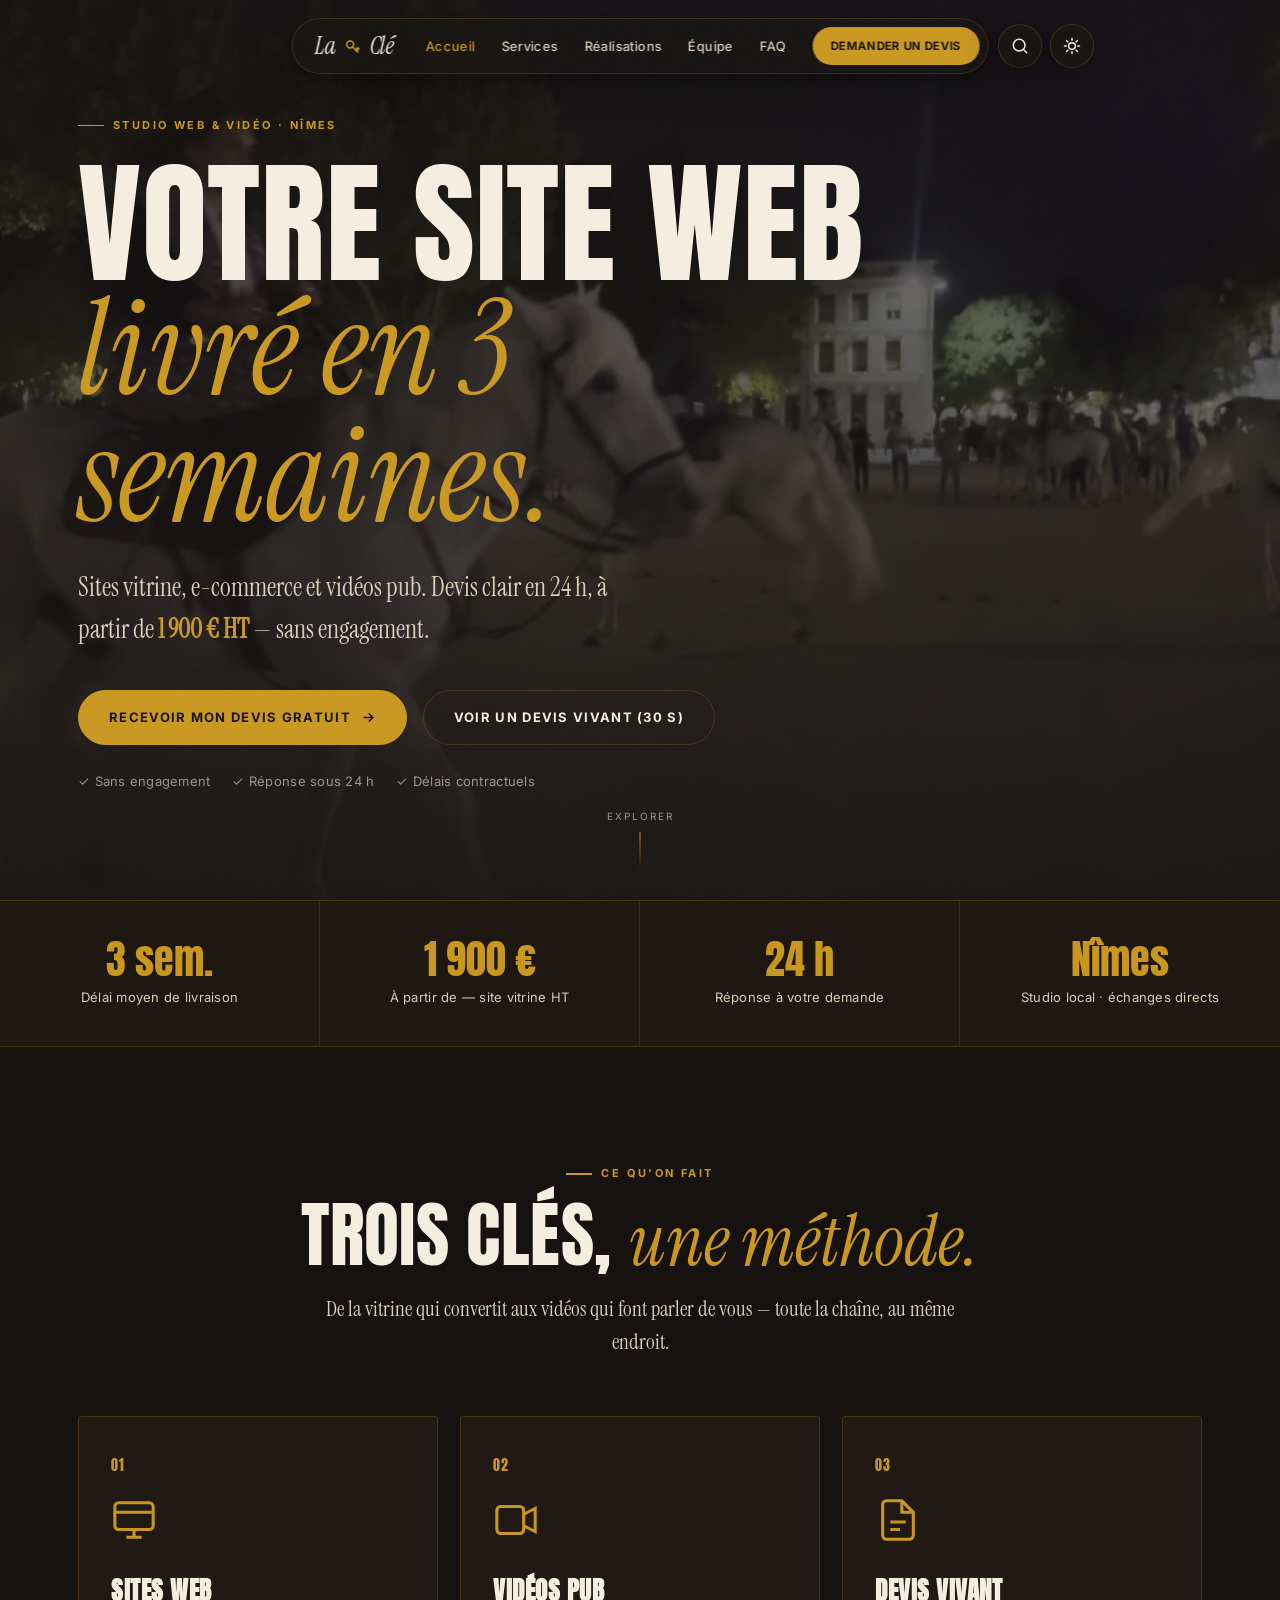
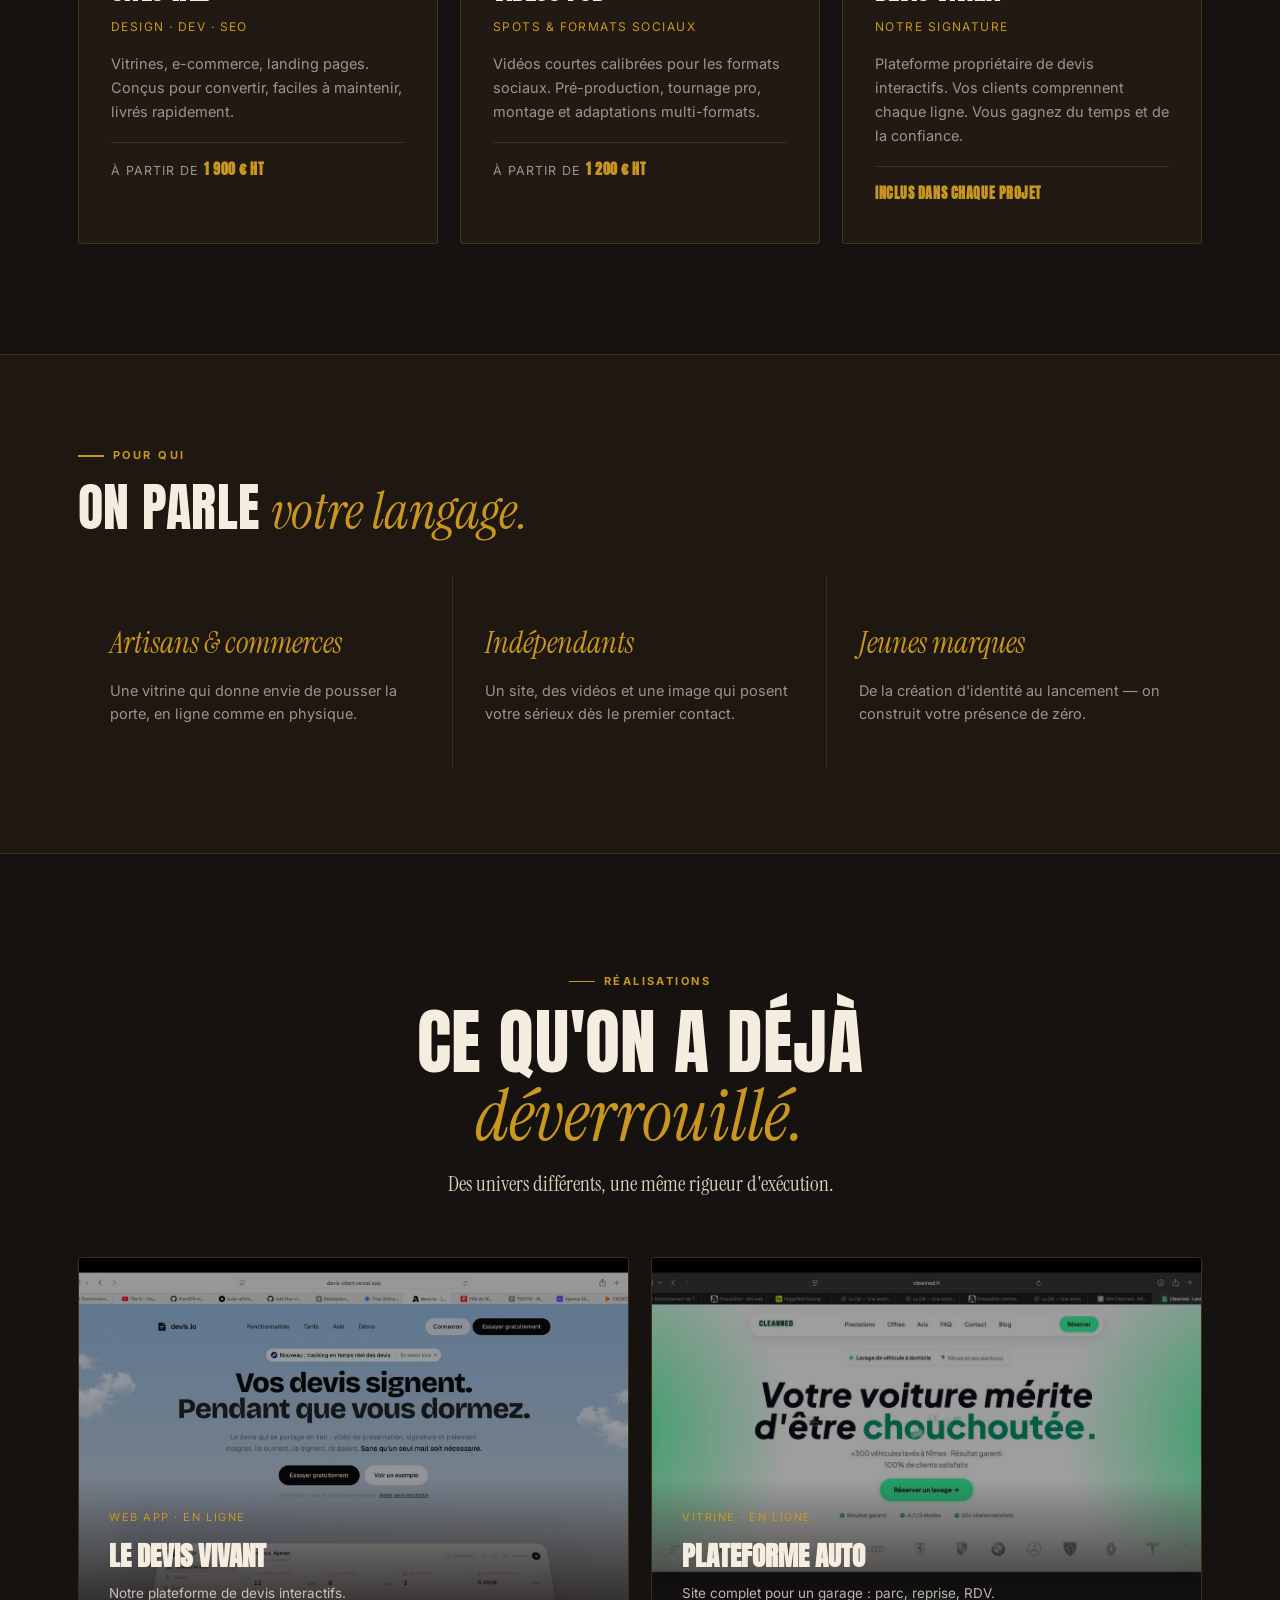
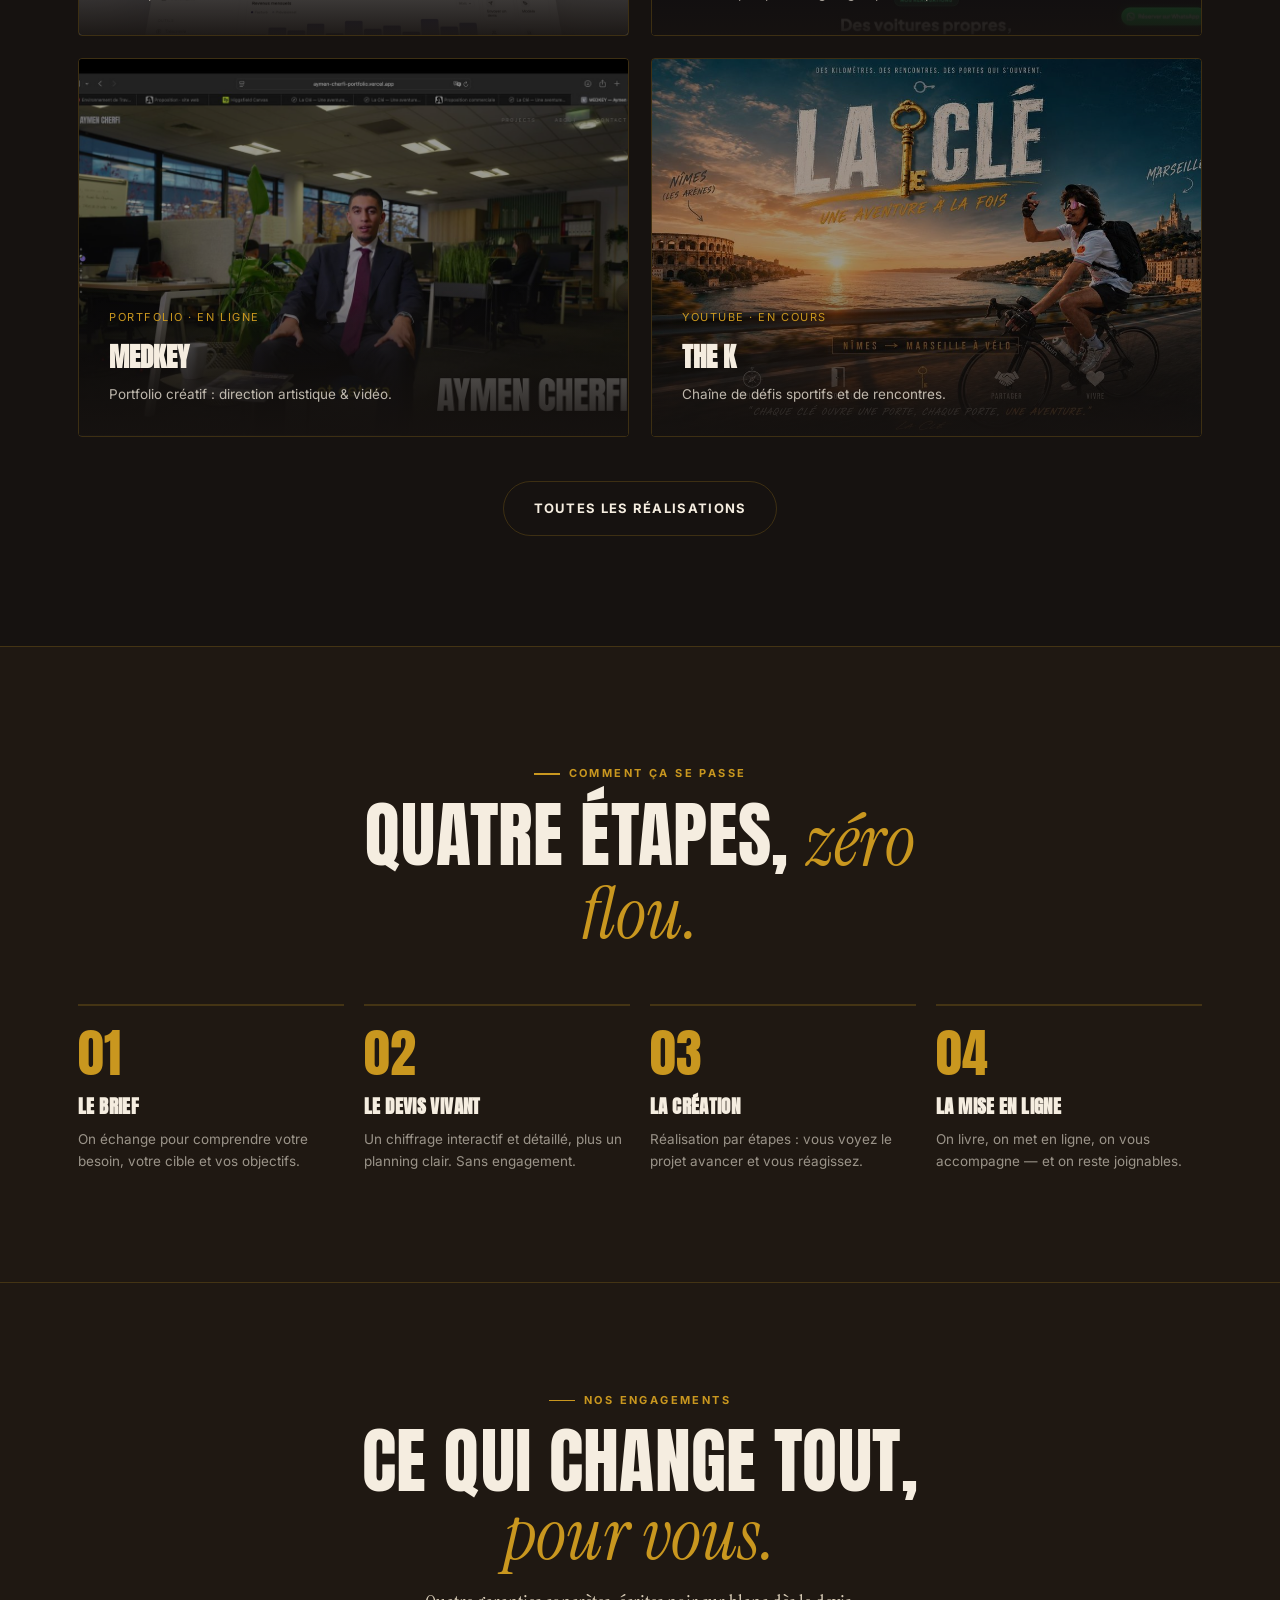
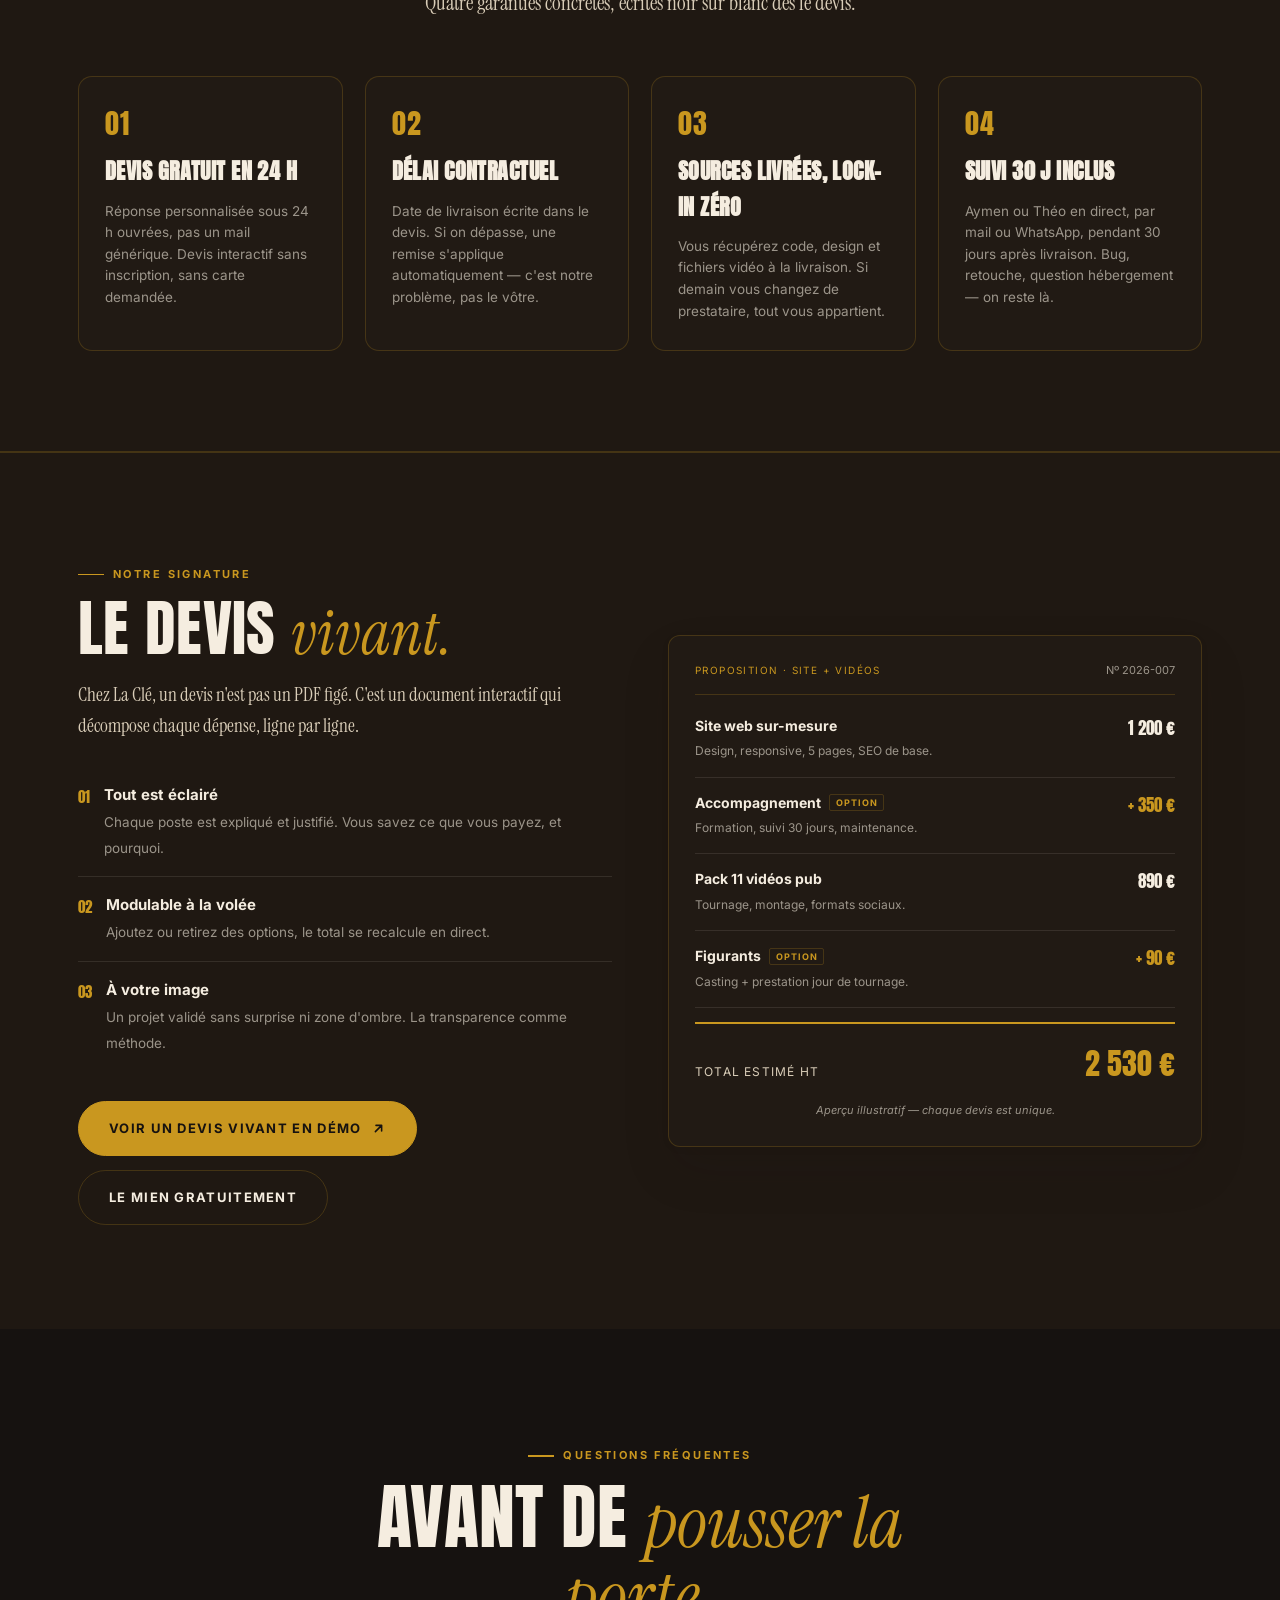
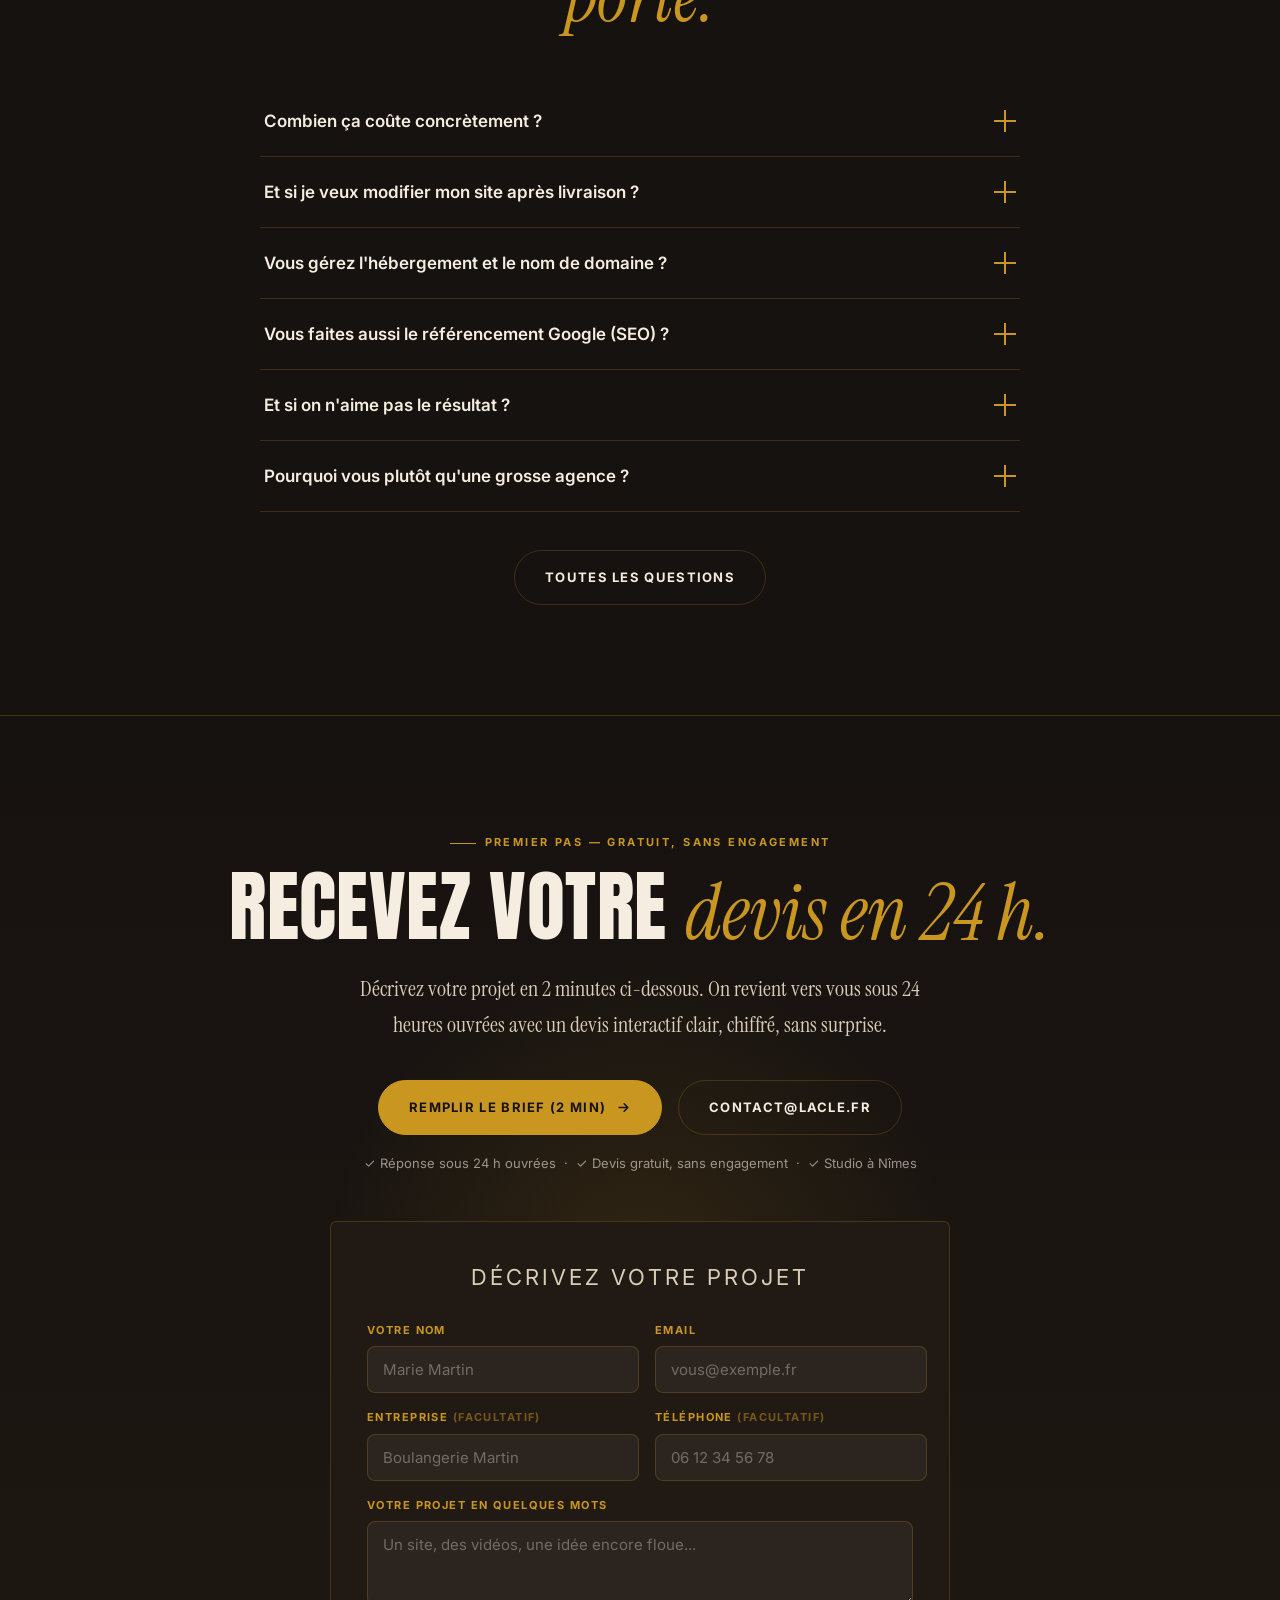
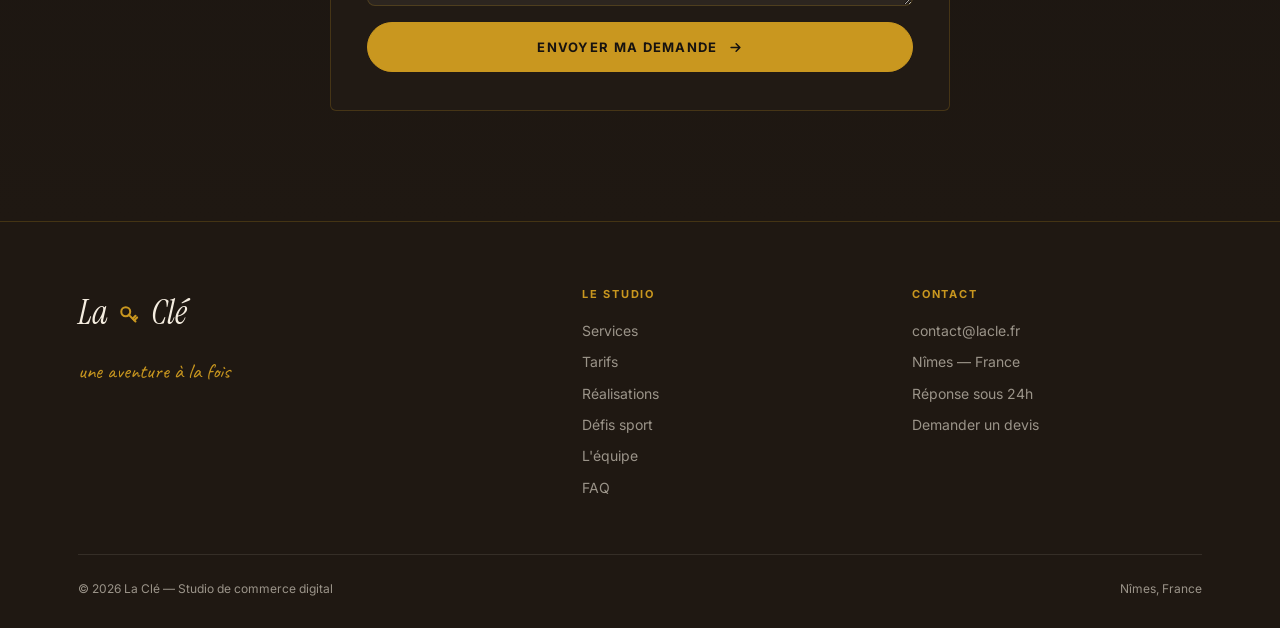
==== commit 8449bf29: "Add files via upload" ====
--- a/lacle-refonte/index.html
+++ b/lacle-refonte/index.html
@@ -4,7 +4,7 @@
 <meta charset="UTF-8" />
 <meta name="viewport" content="width=device-width, initial-scale=1.0" />
 <title>La Clé — Studio de commerce digital à Nîmes</title>
-<meta name="description" content="Studio de commerce digital à Nîmes : sites web sur-mesure, vidéos publicitaires et devis interactifs. Un brief, un chiffrage clair, une livraison rapide." />
+<meta name="description" content="Studio web & vidéo à Nîmes. Sites vitrine livrés en 3 semaines à partir de 1900 € HT. Devis interactif gratuit en 24 h, sans engagement. Délais contractuels." />
 <meta name="author" content="La Clé" />
 <meta name="theme-color" content="#161210" />
 <link rel="canonical" href="https://lacle.fr/" />
@@ -13,24 +13,26 @@
 <meta property="og:site_name" content="La Clé" />
 <meta property="og:locale" content="fr_FR" />
 <meta property="og:title" content="La Clé — Studio de commerce digital à Nîmes" />
-<meta property="og:description" content="Sites web, vidéos publicitaires et devis interactifs. On chiffre clair, on livre vite." />
+<meta property="og:description" content="Sites web livrés en 3 semaines à partir de 1900 € HT. Devis interactif gratuit en 24 h. Studio Nîmes." />
 <meta property="og:url" content="https://lacle.fr/" />
 <meta property="og:image" content="https://lacle.fr/assets/og-image.jpg" />
 <meta property="og:image:width" content="1200" />
 <meta property="og:image:height" content="630" />
 <meta name="twitter:card" content="summary_large_image" />
 <meta name="twitter:title" content="La Clé — Studio de commerce digital à Nîmes" />
-<meta name="twitter:description" content="Sites web, vidéos publicitaires et devis interactifs. On chiffre clair, on livre vite." />
+<meta name="twitter:description" content="Sites web livrés en 3 semaines à partir de 1900 € HT. Devis gratuit en 24 h. Studio Nîmes." />
 <meta name="twitter:image" content="https://lacle.fr/assets/og-image.jpg" />
 <script>
 (function(){var t;try{t=localStorage.getItem('lacle-theme');}catch(e){}if(!t){var d=new Date(),h=d.getHours()+d.getMinutes()/60,m=d.getMonth();var r=[8,7,7,7,6,6,6,7,7,8,7,8][m],s=[17,18,19,20,21,21,21,21,20,19,17,17][m];t=(h>=r&&h<s)?'day':'night';}if(t==='night')document.documentElement.classList.add('theme-night');})();
-// Intro : joue une seule fois par session (resté au sein du même onglet)
-(function(){try{if(sessionStorage.getItem('lacle-intro-done')){document.documentElement.classList.add('intro-skip');}else{document.documentElement.classList.add('intro-playing');sessionStorage.setItem('lacle-intro-done','1');}}catch(e){document.documentElement.classList.add('intro-playing');}})();
+// Intro : joue une seule fois par appareil (localStorage). Skip auto sur mobile.
+(function(){try{var d=localStorage.getItem('lacle-intro-done');var isMobile=window.matchMedia('(max-width:700px)').matches;if(d||isMobile){document.documentElement.classList.add('intro-skip');}else{document.documentElement.classList.add('intro-playing');localStorage.setItem('lacle-intro-done','1');}}catch(e){document.documentElement.classList.add('intro-skip');}})();
 </script>
 <link rel="preconnect" href="https://fonts.googleapis.com" />
 <link rel="preconnect" href="https://fonts.gstatic.com" crossorigin />
 <link href="https://fonts.googleapis.com/css2?family=Anton&family=Caveat:wght@500;600;700&family=Inter:wght@300;400;500;600;700&family=Instrument+Serif:ital@0;1&display=swap" rel="stylesheet" />
 <link rel="stylesheet" href="assets/style.css" />
+<!-- Précharge agressive de la vidéo hero pour qu'elle soit prête dès la fin de l'intro -->
+<link rel="preload" as="video" href="assets/index-00-f9857dcdc0.mp4" type="video/mp4" />
 <script type="application/ld+json">
 {
   "@context": "https://schema.org",
@@ -55,70 +57,75 @@
   html.intro-done, html.intro-done body { overflow: visible; }
   html.intro-skip #intro { display: none; }
 
+  /* Splash screen : fond blanc plein écran + logo centré, fade-out global propre */
   #intro {
     position: fixed; inset: 0; z-index: 10000;
-    /* PAS de background — la vague SVG fournit le blanc et se déforme en montant */
+    background: #ffffff;
     display: flex; align-items: center; justify-content: center;
-    overflow: hidden;
     pointer-events: auto;
-  }
-  /* la vague SVG occupe tout l'écran et s'anime via SMIL (attribut d) */
-  .intro-wave {
-    position: absolute; inset: 0;
-    width: 100%; height: 100%;
-    z-index: 0;
-    filter: drop-shadow(0 -2px 0 rgba(28,22,18,0.04));
-  }
-  /* fade-out du conteneur en toute fin pour que rien ne reste */
-  #intro {
-    animation: intro-fadeout 0.25s ease 3.2s forwards;
+    animation: intro-fadeout 0.55s cubic-bezier(.4,0,.2,1) 1.85s forwards;
   }
   @keyframes intro-fadeout {
     to { opacity: 0; visibility: hidden; }
   }
 
   .intro-logo {
-    position: relative; z-index: 1;
     display: flex; align-items: center;
     gap: 0.06em;
     font-family: 'Instrument Serif', Georgia, serif;
     font-style: italic;
     font-weight: 400;
     color: #1c1612;
-    font-size: clamp(72px, 13vw, 168px);
+    font-size: clamp(52px, 9.5vw, 116px);
     letter-spacing: -0.015em;
-    line-height: 1;
-    /* fade-out synchronisé avec le pic de la vague liquide */
-    animation: intro-logo-out 0.45s cubic-bezier(.55,0,.45,1) 1.85s forwards;
-  }
-  @keyframes intro-logo-out {
-    to { opacity: 0; transform: translateY(-22px); }
-  }
+    /* Pas de line-height ni padding forcés ici — on laisse les métriques natives
+       de la font gérer l'espace de l'accent. Le wrapper SVG ci-dessous garantit
+       qu'aucun parent ne clip. */
+    overflow: visible;
+    animation: intro-logo-zoom 0.55s cubic-bezier(.4,0,.2,1) 1.85s forwards;
+  }
+  @keyframes intro-logo-zoom {
+    to { transform: scale(1.06); opacity: 0; }
+  }
+  /* Chaque mot dans un wrapper isolé avec largeur auto et hauteur naturelle */
   .il-text {
+    display: inline-block;
+    overflow: visible;
     opacity: 0;
-    transform: translateY(14px);
-    animation: il-text-in 0.55s cubic-bezier(.2,.9,.3,1) forwards;
-  }
-  .il-la  { animation-delay: 0.55s; }
-  .il-cle { animation-delay: 0.72s; }
+    transform: translateY(10px);
+    animation: il-text-in 0.45s cubic-bezier(.2,.9,.3,1) forwards;
+    /* Hauteur naturelle de la police, espace pour accent inclus */
+    line-height: 1.35;
+    /* On force le contenu à ne PAS être clippé par dessus */
+    padding: 0.18em 0.02em 0;
+  }
+  /* Version mobile : réduit encore + plus de marge */
+  @media (max-width: 600px) {
+    .intro-logo {
+      font-size: clamp(44px, 13vw, 80px);
+      gap: 0.04em;
+    }
+    .il-text { padding: 0.22em 0.02em 0.04em; }
+  }
+  .il-la  { animation-delay: 0.05s; }
+  .il-cle { animation-delay: 0.18s; }
   @keyframes il-text-in {
     to { opacity: 1; transform: translateY(0); }
   }
 
-  /* la clé tombe avec un petit rebond — atterrit pile à 0.9s */
+  /* la clé tombe APRÈS le texte, atterrit pile dans le gap entre "La" et "Clé" */
   .il-key {
     width: 0.78em; height: 0.78em;
     transform: translateY(-130vh) rotate(-25deg);
-    animation: il-key-fall 0.65s cubic-bezier(.55,.05,.45,1) forwards;
+    animation: il-key-fall 0.6s cubic-bezier(.5,.05,.4,1) 0.7s forwards;
     margin: 0 -0.02em 0 0.02em;
     filter: drop-shadow(0 4px 10px rgba(28,22,18,0.18));
     align-self: center;
   }
   @keyframes il-key-fall {
     0%   { transform: translateY(-130vh) rotate(-25deg); }
-    62%  { transform: translateY(22px)  rotate(12deg); }
-    78%  { transform: translateY(-12px) rotate(-5deg); }
-    90%  { transform: translateY(6px)   rotate(2deg); }
+    65%  { transform: translateY(18px)  rotate(10deg); }
+    82%  { transform: translateY(-9px)  rotate(-4deg); }
     100% { transform: translateY(0)     rotate(0deg); }
   }
 
@@ -186,6 +193,14 @@
     max-width: 540px; margin-bottom: 40px;
   }
   .hero-actions { display: flex; gap: 16px; flex-wrap: wrap; }
+  .hero-trust {
+    display: flex; gap: 22px; flex-wrap: wrap;
+    margin-top: 26px;
+    font-size: 13px; color: var(--text-mute);
+    letter-spacing: 0.02em;
+  }
+  .hero-trust span { white-space: nowrap; }
+  html:not(.theme-night) .hero-trust { color: rgba(245,237,224,0.78); }
   .hero-scroll {
     position: absolute; bottom: 30px; left: 50%;
     transform: translateX(-50%); z-index: 3;
@@ -530,7 +545,61 @@
     line-height: 1.7;
   }
 
-  /* ===== TESTIMONIALS — marquee flottant ===== */
+  /* ===== ENGAGEMENTS — grid 4 cards, design simple et impactant ===== */
+  .commit-section {
+    padding: 100px 0;
+    background: var(--ink-soft);
+    border-top: 1px solid var(--line);
+    border-bottom: 1px solid var(--line);
+  }
+  .commit-grid {
+    display: grid; grid-template-columns: repeat(4, 1fr);
+    gap: 22px; margin-top: 54px;
+  }
+  .commit-card {
+    background: var(--ink-card);
+    border: 1px solid var(--line);
+    border-radius: 14px;
+    padding: 32px 26px 28px;
+    transition: transform .3s var(--ease), border-color .3s, box-shadow .3s;
+    position: relative; overflow: hidden;
+  }
+  .commit-card::before {
+    content: ""; position: absolute; top: 0; left: 0;
+    width: 100%; height: 3px;
+    background: var(--gold);
+    transform: scaleX(0); transform-origin: left;
+    transition: transform .35s var(--ease);
+  }
+  .commit-card:hover {
+    transform: translateY(-5px);
+    border-color: rgba(201,151,31,0.35);
+    box-shadow: 0 18px 38px rgba(28,22,18,0.10);
+  }
+  .commit-card:hover::before { transform: scaleX(1); }
+  .commit-num {
+    font-family: var(--display); font-size: 28px;
+    color: var(--gold); letter-spacing: 0.04em;
+    margin-bottom: 16px; line-height: 1;
+  }
+  .commit-card h3 {
+    font-family: var(--display); font-size: 22px;
+    text-transform: uppercase; letter-spacing: 0.02em;
+    margin-bottom: 12px;
+  }
+  .commit-card p {
+    font-size: 13.5px; color: var(--text-mute);
+    line-height: 1.6;
+  }
+  @media (max-width: 980px) {
+    .commit-grid { grid-template-columns: repeat(2, 1fr); }
+  }
+  @media (max-width: 560px) {
+    .commit-grid { grid-template-columns: 1fr; }
+    .commit-section { padding: 76px 0; }
+  }
+
+  /* ===== TESTIMONIALS — marquee flottant (gardé au cas où) ===== */
   .testi-section {
     padding: 104px 0 110px;
     overflow: hidden;
@@ -690,40 +759,8 @@
 </head>
 <body>
 
-<!-- ============ INTRO — clé qui tombe + vague liquide ============ -->
+<!-- ============ INTRO — splash screen simple ============ -->
 <div id="intro" aria-hidden="true">
-  <!-- Vague liquide : filtre gooey léger pour bords organiques + courbes
-       de plus en plus prononcées (stretch liquide) + easing snappy -->
-  <svg class="intro-wave" preserveAspectRatio="none" viewBox="0 0 100 100" aria-hidden="true">
-    <defs>
-      <filter id="liquid-gooey" x="-5%" y="-5%" width="110%" height="110%">
-        <feGaussianBlur in="SourceGraphic" stdDeviation="0.9" result="b"/>
-        <feColorMatrix in="b"
-          values="1 0 0 0 0
-                  0 1 0 0 0
-                  0 0 1 0 0
-                  0 0 0 20 -9"/>
-      </filter>
-    </defs>
-    <path fill="#ffffff" filter="url(#liquid-gooey)" d="M0,0 H100 V100 H0 Z" style="will-change: d;">
-      <animate
-        attributeName="d"
-        dur="1.4s"
-        begin="1.85s"
-        fill="freeze"
-        calcMode="spline"
-        keyTimes="0; 0.12; 0.32; 0.55; 0.78; 1"
-        keySplines="0.5 0 0.4 1; 0.55 0 0.4 1; 0.5 0 0.35 1; 0.5 0 0.4 1; 0.4 0 0.6 1"
-        values="
-          M0,0 H100 V100 H0 Z;
-          M0,0 H100 V96 Q50,122 0,96 Z;
-          M0,0 H100 V70 Q50,32 0,70 Z;
-          M0,0 H100 V36 Q50,-8 0,36 Z;
-          M0,0 H100 V4 Q50,-38 0,4 Z;
-          M0,0 H100 V-30 Q50,-68 0,-30 Z"
-      />
-    </path>
-  </svg>
   <div class="intro-logo">
     <span class="il-text il-la">La</span>
     <svg class="il-key" viewBox="0 0 64 64" xmlns="http://www.w3.org/2000/svg" aria-hidden="true">
@@ -753,7 +790,6 @@
     <li><a href="index.html" class="active">Accueil</a></li>
     <li><a href="services.html">Services</a></li>
     <li><a href="realisations.html">Réalisations</a></li>
-    <li><a href="defis.html">Défis</a></li>
     <li><a href="equipe.html">Équipe</a></li>
     <li><a href="faq.html">FAQ</a></li>
     <li><a href="#contact" class="nav-cta">Demander un devis</a></li>
@@ -779,25 +815,32 @@
 <!-- ============ HERO ============ -->
 <header class="hero theme-dark">
   <video class="hero-video" autoplay loop muted playsinline
-         preload="metadata" poster="assets/hero-poster.jpg"
-         src="assets/index-00-f9857dcdc0.mp4"></video>
+         preload="auto" poster="assets/hero-poster.jpg"
+         src="assets/index-00-f9857dcdc0.mp4"
+         disablepictureinpicture
+         disableremoteplayback></video>
   <div class="hero-veil"></div>
   <div class="hero-inner wrap">
-    <div class="hero-eyebrow eyebrow">Studio de commerce digital · Nîmes</div>
+    <div class="hero-eyebrow eyebrow">Studio web &amp; vidéo · Nîmes</div>
     <h1 class="h-display">
-      <span class="ln">Des portes</span>
-      <span class="ln serif-accent">qui s'ouvrent.</span>
+      <span class="ln">Votre site web</span>
+      <span class="ln serif-accent">livré en 3 semaines.</span>
     </h1>
     <p class="hero-sub">
-      Sites web, vidéos publicitaires et devis interactifs. On structure
-      votre présence en ligne — et on la rend rentable.
+      Sites vitrine, e-commerce et vidéos pub. Devis clair en 24 h,
+      à partir de <strong style="color:var(--gold);">1 900 € HT</strong> — sans engagement.
     </p>
     <div class="hero-actions">
       <a href="#contact" class="btn btn-primary">
-        Demander un devis
+        Recevoir mon devis gratuit
         <svg viewBox="0 0 24 24" fill="none"><path d="M5 12h14M13 6l6 6-6 6" stroke="currentColor" stroke-width="2.5" stroke-linecap="round" stroke-linejoin="round"/></svg>
       </a>
-      <a href="realisations.html" class="btn btn-ghost">Voir nos réalisations</a>
+      <a href="https://devis-client.vercel.app" target="_blank" rel="noopener" class="btn btn-ghost">Voir un devis vivant (30 s)</a>
+    </div>
+    <div class="hero-trust">
+      <span>✓ Sans engagement</span>
+      <span>✓ Réponse sous 24 h</span>
+      <span>✓ Délais contractuels</span>
     </div>
   </div>
   <div class="hero-scroll">
@@ -809,10 +852,10 @@
 <!-- ============ STRIP ATOUTS ============ -->
 <section class="strip">
   <div class="strip-grid">
-    <div class="strip-item"><div class="k">3-en-1</div><div class="v">Web, vidéo &amp; outils</div></div>
-    <div class="strip-item"><div class="k">24h</div><div class="v">Délai de réponse</div></div>
-    <div class="strip-item"><div class="k">100%</div><div class="v">Devis clair &amp; sans engagement</div></div>
-    <div class="strip-item"><div class="k">7j/7</div><div class="v">Disponibilité</div></div>
+    <div class="strip-item"><div class="k">3 sem.</div><div class="v">Délai moyen de livraison</div></div>
+    <div class="strip-item"><div class="k">1 900 €</div><div class="v">À partir de — site vitrine HT</div></div>
+    <div class="strip-item"><div class="k">24 h</div><div class="v">Réponse à votre demande</div></div>
+    <div class="strip-item"><div class="k">Nîmes</div><div class="v">Studio local · échanges directs</div></div>
   </div>
 </section>
 
@@ -973,154 +1016,36 @@
   </div>
 </section>
 
-<!-- ============ ENGAGEMENTS — marquee flottant (anciennement avis) ============ -->
-<!-- NB : converti d'avis fictifs en engagements vérifiables (légalement safe).
-     Quand vous aurez de vrais avis clients, remplacer le contenu des cards. -->
-<section class="testi-section">
+<!-- ============ ENGAGEMENTS — grid statique 4 cards, plus pro/efficient ============ -->
+<section class="commit-section">
   <div class="wrap">
     <div class="sec-head center reveal">
       <span class="eyebrow">Nos engagements</span>
-      <h2 class="h-display">Ce qu'on garantit <span class="serif-accent">avant même de signer.</span></h2>
-      <p>Pas de promesse marketing : des règles concrètes qu'on s'impose sur chaque projet.</p>
-    </div>
-  </div>
-
-  <div class="testi-rows">
-
-    <!-- Rangée 1 — défile vers la gauche -->
-    <div class="testi-row">
-      <div class="testi-track">
-
-        <article class="testi-card">
-          <div class="testi-stars" aria-label="Engagement clé">
-            <svg viewBox="0 0 24 24" fill="currentColor"><path d="M12 2l3 7h7l-5.5 4.5 2 7.5L12 17l-6.5 4 2-7.5L2 9h7z"/></svg>
-            <svg viewBox="0 0 24 24" fill="currentColor"><path d="M12 2l3 7h7l-5.5 4.5 2 7.5L12 17l-6.5 4 2-7.5L2 9h7z"/></svg>
-            <svg viewBox="0 0 24 24" fill="currentColor"><path d="M12 2l3 7h7l-5.5 4.5 2 7.5L12 17l-6.5 4 2-7.5L2 9h7z"/></svg>
-            <svg viewBox="0 0 24 24" fill="currentColor"><path d="M12 2l3 7h7l-5.5 4.5 2 7.5L12 17l-6.5 4 2-7.5L2 9h7z"/></svg>
-            <svg viewBox="0 0 24 24" fill="currentColor"><path d="M12 2l3 7h7l-5.5 4.5 2 7.5L12 17l-6.5 4 2-7.5L2 9h7z"/></svg>
-          </div>
-          <p class="testi-quote">Le devis vivant est <strong>gratuit</strong>. Vous le recevez, vous le partagez, vous ne payez que si vous signez. Aucune carte demandée à l'avance.</p>
-          <div class="testi-author">
-            <div class="testi-avatar">01</div>
-            <div class="who"><strong>Zéro engagement</strong><span>Devis sans inscription</span></div>
-          </div>
-        </article>
-
-        <article class="testi-card">
-          <div class="testi-stars" aria-label="Engagement clé">
-            <svg viewBox="0 0 24 24" fill="currentColor"><path d="M12 2l3 7h7l-5.5 4.5 2 7.5L12 17l-6.5 4 2-7.5L2 9h7z"/></svg>
-            <svg viewBox="0 0 24 24" fill="currentColor"><path d="M12 2l3 7h7l-5.5 4.5 2 7.5L12 17l-6.5 4 2-7.5L2 9h7z"/></svg>
-            <svg viewBox="0 0 24 24" fill="currentColor"><path d="M12 2l3 7h7l-5.5 4.5 2 7.5L12 17l-6.5 4 2-7.5L2 9h7z"/></svg>
-            <svg viewBox="0 0 24 24" fill="currentColor"><path d="M12 2l3 7h7l-5.5 4.5 2 7.5L12 17l-6.5 4 2-7.5L2 9h7z"/></svg>
-            <svg viewBox="0 0 24 24" fill="currentColor"><path d="M12 2l3 7h7l-5.5 4.5 2 7.5L12 17l-6.5 4 2-7.5L2 9h7z"/></svg>
-          </div>
-          <p class="testi-quote">Date de livraison <strong>contractuelle</strong>, écrite noir sur blanc dès le devis. On dépasse ? Une remise s'applique automatiquement.</p>
-          <div class="testi-author">
-            <div class="testi-avatar">02</div>
-            <div class="who"><strong>Délais garantis</strong><span>Ou remise auto</span></div>
-          </div>
-        </article>
-
-        <article class="testi-card">
-          <div class="testi-stars" aria-label="Engagement clé">
-            <svg viewBox="0 0 24 24" fill="currentColor"><path d="M12 2l3 7h7l-5.5 4.5 2 7.5L12 17l-6.5 4 2-7.5L2 9h7z"/></svg>
-            <svg viewBox="0 0 24 24" fill="currentColor"><path d="M12 2l3 7h7l-5.5 4.5 2 7.5L12 17l-6.5 4 2-7.5L2 9h7z"/></svg>
-            <svg viewBox="0 0 24 24" fill="currentColor"><path d="M12 2l3 7h7l-5.5 4.5 2 7.5L12 17l-6.5 4 2-7.5L2 9h7z"/></svg>
-            <svg viewBox="0 0 24 24" fill="currentColor"><path d="M12 2l3 7h7l-5.5 4.5 2 7.5L12 17l-6.5 4 2-7.5L2 9h7z"/></svg>
-            <svg viewBox="0 0 24 24" fill="currentColor"><path d="M12 2l3 7h7l-5.5 4.5 2 7.5L12 17l-6.5 4 2-7.5L2 9h7z"/></svg>
-          </div>
-          <p class="testi-quote">Vous voyez le projet avancer <strong>chaque semaine</strong>. Pas de boîte noire pendant 2 mois — un point régulier, un lien de prévisualisation, et c'est tout.</p>
-          <div class="testi-author">
-            <div class="testi-avatar">03</div>
-            <div class="who"><strong>Transparence totale</strong><span>Point hebdo + accès live</span></div>
-          </div>
-        </article>
-
-        <article class="testi-card">
-          <div class="testi-stars" aria-label="Engagement clé">
-            <svg viewBox="0 0 24 24" fill="currentColor"><path d="M12 2l3 7h7l-5.5 4.5 2 7.5L12 17l-6.5 4 2-7.5L2 9h7z"/></svg>
-            <svg viewBox="0 0 24 24" fill="currentColor"><path d="M12 2l3 7h7l-5.5 4.5 2 7.5L12 17l-6.5 4 2-7.5L2 9h7z"/></svg>
-            <svg viewBox="0 0 24 24" fill="currentColor"><path d="M12 2l3 7h7l-5.5 4.5 2 7.5L12 17l-6.5 4 2-7.5L2 9h7z"/></svg>
-            <svg viewBox="0 0 24 24" fill="currentColor"><path d="M12 2l3 7h7l-5.5 4.5 2 7.5L12 17l-6.5 4 2-7.5L2 9h7z"/></svg>
-            <svg viewBox="0 0 24 24" fill="currentColor"><path d="M12 2l3 7h7l-5.5 4.5 2 7.5L12 17l-6.5 4 2-7.5L2 9h7z"/></svg>
-          </div>
-          <p class="testi-quote">Vous récupérez les <strong>fichiers sources</strong> à la livraison : design, code, montages, projets vidéo. Aucun lock-in, jamais.</p>
-          <div class="testi-author">
-            <div class="testi-avatar">04</div>
-            <div class="who"><strong>Vos fichiers, à vous</strong><span>Sources livrées à 100%</span></div>
-          </div>
-        </article>
-
-      </div>
-    </div>
-
-    <!-- Rangée 2 — défile vers la droite (sens inverse) -->
-    <div class="testi-row reverse">
-      <div class="testi-track">
-
-        <article class="testi-card">
-          <div class="testi-stars" aria-label="Engagement clé">
-            <svg viewBox="0 0 24 24" fill="currentColor"><path d="M12 2l3 7h7l-5.5 4.5 2 7.5L12 17l-6.5 4 2-7.5L2 9h7z"/></svg>
-            <svg viewBox="0 0 24 24" fill="currentColor"><path d="M12 2l3 7h7l-5.5 4.5 2 7.5L12 17l-6.5 4 2-7.5L2 9h7z"/></svg>
-            <svg viewBox="0 0 24 24" fill="currentColor"><path d="M12 2l3 7h7l-5.5 4.5 2 7.5L12 17l-6.5 4 2-7.5L2 9h7z"/></svg>
-            <svg viewBox="0 0 24 24" fill="currentColor"><path d="M12 2l3 7h7l-5.5 4.5 2 7.5L12 17l-6.5 4 2-7.5L2 9h7z"/></svg>
-            <svg viewBox="0 0 24 24" fill="currentColor"><path d="M12 2l3 7h7l-5.5 4.5 2 7.5L12 17l-6.5 4 2-7.5L2 9h7z"/></svg>
-          </div>
-          <p class="testi-quote">Réponse à votre demande de devis sous <strong>24 h ouvrées</strong>. Pas un mail générique : un brief lu, des questions précises.</p>
-          <div class="testi-author">
-            <div class="testi-avatar">05</div>
-            <div class="who"><strong>Réactivité</strong><span>Réponse en moins de 24 h</span></div>
-          </div>
-        </article>
-
-        <article class="testi-card">
-          <div class="testi-stars" aria-label="Engagement clé">
-            <svg viewBox="0 0 24 24" fill="currentColor"><path d="M12 2l3 7h7l-5.5 4.5 2 7.5L12 17l-6.5 4 2-7.5L2 9h7z"/></svg>
-            <svg viewBox="0 0 24 24" fill="currentColor"><path d="M12 2l3 7h7l-5.5 4.5 2 7.5L12 17l-6.5 4 2-7.5L2 9h7z"/></svg>
-            <svg viewBox="0 0 24 24" fill="currentColor"><path d="M12 2l3 7h7l-5.5 4.5 2 7.5L12 17l-6.5 4 2-7.5L2 9h7z"/></svg>
-            <svg viewBox="0 0 24 24" fill="currentColor"><path d="M12 2l3 7h7l-5.5 4.5 2 7.5L12 17l-6.5 4 2-7.5L2 9h7z"/></svg>
-            <svg viewBox="0 0 24 24" fill="currentColor"><path d="M12 2l3 7h7l-5.5 4.5 2 7.5L12 17l-6.5 4 2-7.5L2 9h7z"/></svg>
-          </div>
-          <p class="testi-quote">Pas satisfait de la première maquette ? On retravaille <strong>sans surfacturer</strong>. Un projet livré = un projet validé par vous.</p>
-          <div class="testi-author">
-            <div class="testi-avatar">06</div>
-            <div class="who"><strong>Itérations incluses</strong><span>Jusqu'à validation</span></div>
-          </div>
-        </article>
-
-        <article class="testi-card">
-          <div class="testi-stars" aria-label="Engagement clé">
-            <svg viewBox="0 0 24 24" fill="currentColor"><path d="M12 2l3 7h7l-5.5 4.5 2 7.5L12 17l-6.5 4 2-7.5L2 9h7z"/></svg>
-            <svg viewBox="0 0 24 24" fill="currentColor"><path d="M12 2l3 7h7l-5.5 4.5 2 7.5L12 17l-6.5 4 2-7.5L2 9h7z"/></svg>
-            <svg viewBox="0 0 24 24" fill="currentColor"><path d="M12 2l3 7h7l-5.5 4.5 2 7.5L12 17l-6.5 4 2-7.5L2 9h7z"/></svg>
-            <svg viewBox="0 0 24 24" fill="currentColor"><path d="M12 2l3 7h7l-5.5 4.5 2 7.5L12 17l-6.5 4 2-7.5L2 9h7z"/></svg>
-            <svg viewBox="0 0 24 24" fill="currentColor"><path d="M12 2l3 7h7l-5.5 4.5 2 7.5L12 17l-6.5 4 2-7.5L2 9h7z"/></svg>
-          </div>
-          <p class="testi-quote">Un point d'entrée unique : <strong>Aymen ou Théo</strong> directement, jamais un compte de support anonyme. WhatsApp, mail, ou téléphone.</p>
-          <div class="testi-author">
-            <div class="testi-avatar">07</div>
-            <div class="who"><strong>Contact direct</strong><span>Pas d'intermédiaire</span></div>
-          </div>
-        </article>
-
-        <article class="testi-card">
-          <div class="testi-stars" aria-label="Engagement clé">
-            <svg viewBox="0 0 24 24" fill="currentColor"><path d="M12 2l3 7h7l-5.5 4.5 2 7.5L12 17l-6.5 4 2-7.5L2 9h7z"/></svg>
-            <svg viewBox="0 0 24 24" fill="currentColor"><path d="M12 2l3 7h7l-5.5 4.5 2 7.5L12 17l-6.5 4 2-7.5L2 9h7z"/></svg>
-            <svg viewBox="0 0 24 24" fill="currentColor"><path d="M12 2l3 7h7l-5.5 4.5 2 7.5L12 17l-6.5 4 2-7.5L2 9h7z"/></svg>
-            <svg viewBox="0 0 24 24" fill="currentColor"><path d="M12 2l3 7h7l-5.5 4.5 2 7.5L12 17l-6.5 4 2-7.5L2 9h7z"/></svg>
-            <svg viewBox="0 0 24 24" fill="currentColor"><path d="M12 2l3 7h7l-5.5 4.5 2 7.5L12 17l-6.5 4 2-7.5L2 9h7z"/></svg>
-          </div>
-          <p class="testi-quote">Site livré = <strong>30 jours de suivi inclus</strong>. Bug, ajustement, question hébergement, on reste là — pas de "vous êtes livré, débrouillez-vous".</p>
-          <div class="testi-author">
-            <div class="testi-avatar">08</div>
-            <div class="who"><strong>Suivi post-livraison</strong><span>30 jours inclus</span></div>
-          </div>
-        </article>
-
-      </div>
-    </div>
-
+      <h2 class="h-display">Ce qui change tout, <span class="serif-accent">pour vous.</span></h2>
+      <p>Quatre garanties concrètes, écrites noir sur blanc dès le devis.</p>
+    </div>
+    <div class="commit-grid">
+      <article class="commit-card reveal" data-d="1">
+        <div class="commit-num">01</div>
+        <h3>Devis gratuit en 24 h</h3>
+        <p>Réponse personnalisée sous 24 h ouvrées, pas un mail générique. Devis interactif sans inscription, sans carte demandée.</p>
+      </article>
+      <article class="commit-card reveal" data-d="2">
+        <div class="commit-num">02</div>
+        <h3>Délai contractuel</h3>
+        <p>Date de livraison écrite dans le devis. Si on dépasse, une remise s'applique automatiquement — c'est notre problème, pas le vôtre.</p>
+      </article>
+      <article class="commit-card reveal" data-d="3">
+        <div class="commit-num">03</div>
+        <h3>Sources livrées, lock-in zéro</h3>
+        <p>Vous récupérez code, design et fichiers vidéo à la livraison. Si demain vous changez de prestataire, tout vous appartient.</p>
+      </article>
+      <article class="commit-card reveal" data-d="4">
+        <div class="commit-num">04</div>
+        <h3>Suivi 30 j inclus</h3>
+        <p>Aymen ou Théo en direct, par mail ou WhatsApp, pendant 30 jours après livraison. Bug, retouche, question hébergement — on reste là.</p>
+      </article>
+    </div>
   </div>
 </section>
 
@@ -1204,20 +1129,28 @@
     </div>
     <div class="faq-mini reveal">
       <div class="faq-item">
-        <button class="faq-q">Combien coûte un site web ?<span class="pm"></span></button>
-        <div class="faq-a"><p>Le prix dépend du projet : une vitrine simple n'a pas le même budget qu'une plateforme avec réservation ou espace client. Plutôt qu'un tarif unique, on établit un devis clair et détaillé après un premier échange. Aucun engagement.</p></div>
+        <button class="faq-q">Combien ça coûte concrètement ?<span class="pm"></span></button>
+        <div class="faq-a"><p>Site vitrine : à partir de <strong>1 900 € HT</strong> · E-commerce ou plateforme : à partir de <strong>4 500 € HT</strong> · Vidéo pub : à partir de <strong>1 200 € HT</strong>. Le prix final dépend de la complexité — on le détaille ligne par ligne dans le devis. <a href="services.html#tarifs" style="color:var(--gold);">Voir les fourchettes →</a></p></div>
       </div>
       <div class="faq-item">
-        <button class="faq-q">Le devis est-il payant ou engageant ?<span class="pm"></span></button>
-        <div class="faq-a"><p>Non. Le devis est gratuit et sans engagement. On chiffre clairement, on présente le projet — et si le feeling n'y est pas, vous n'êtes obligé à rien.</p></div>
+        <button class="faq-q">Et si je veux modifier mon site après livraison ?<span class="pm"></span></button>
+        <div class="faq-a"><p>Vous avez 30 jours de suivi inclus pour ajuster, corriger, ajouter du contenu. Au-delà, on facture à la prestation ou en forfait mensuel selon vos besoins. Vous n'êtes <strong>jamais bloqué</strong> : on vous livre les sources, vous pouvez aussi confier l'évolution à quelqu'un d'autre.</p></div>
       </div>
       <div class="faq-item">
-        <button class="faq-q">Quels sont les délais ?<span class="pm"></span></button>
-        <div class="faq-a"><p>Tout dépend de l'ampleur du projet, mais on travaille vite et par étapes. Un support visuel se livre en quelques jours ; un site web complet demande davantage de temps. Le planning est annoncé dès le devis.</p></div>
+        <button class="faq-q">Vous gérez l'hébergement et le nom de domaine ?<span class="pm"></span></button>
+        <div class="faq-a"><p>Oui. Hébergement et nom de domaine 1 an inclus dans le pack vitrine. Ensuite ~80 €/an si vous restez avec nous, ou on transfère chez l'hébergeur de votre choix sans frais. Hébergement <strong>français</strong>, conforme RGPD.</p></div>
       </div>
       <div class="faq-item">
-        <button class="faq-q">Travaillez-vous uniquement à Nîmes ?<span class="pm"></span></button>
-        <div class="faq-a"><p>La Clé est basée à Nîmes, mais une grande partie du travail se fait à distance. On accompagne des projets partout en France. Pour les tournages vidéo, on en discute selon le lieu.</p></div>
+        <button class="faq-q">Vous faites aussi le référencement Google (SEO) ?<span class="pm"></span></button>
+        <div class="faq-a"><p>Oui — SEO de base inclus dans chaque site (balises, structure, sitemap, vitesse). Pour aller plus loin (mots-clés, contenu, backlinks), on propose un accompagnement mensuel à partir de <strong>290 €/mois</strong>. Pas de promesse en l'air : on annonce ce qui est réaliste pour votre secteur.</p></div>
+      </div>
+      <div class="faq-item">
+        <button class="faq-q">Et si on n'aime pas le résultat ?<span class="pm"></span></button>
+        <div class="faq-a"><p>On retravaille jusqu'à validation, sans surfacturer (on cale 2 rounds d'itérations sur chaque maquette). Si vraiment ça ne colle pas après la première maquette, vous ne payez <strong>que l'acompte initial</strong> (30%) — on s'arrête là, sans rancune.</p></div>
+      </div>
+      <div class="faq-item">
+        <button class="faq-q">Pourquoi vous plutôt qu'une grosse agence ?<span class="pm"></span></button>
+        <div class="faq-a"><p>Parce que vous parlez à <strong>Aymen ou Théo en direct</strong>, jamais à un commercial puis un chef de projet puis un dev. Décision en 24 h, pas en 2 semaines. Et les prix sont 30-50% moins chers qu'une agence parisienne pour la même qualité de livrable.</p></div>
       </div>
     </div>
     <div style="text-align:center;margin-top:38px;" class="reveal">
@@ -1229,25 +1162,25 @@
 <!-- ============ CTA CONTACT ============ -->
 <section class="cta-banner" id="contact">
   <div class="inner wrap">
-    <span class="eyebrow reveal" style="margin-bottom:18px;">Prêt à démarrer</span>
-    <h2 class="h-display reveal" data-d="1">Ouvrons la porte <span class="serif-accent">ensemble.</span></h2>
+    <span class="eyebrow reveal" style="margin-bottom:18px;">Premier pas — gratuit, sans engagement</span>
+    <h2 class="h-display reveal" data-d="1">Recevez votre <span class="serif-accent">devis en 24 h.</span></h2>
     <p class="reveal" data-d="2">
-      Un projet, une idée, un brief même flou. Réservez un appel —
-      on chiffre clair, sans engagement.
+      Décrivez votre projet en 2 minutes ci-dessous. On revient vers vous
+      sous 24 heures ouvrées avec un devis interactif clair, chiffré, sans surprise.
     </p>
-    <div class="reveal" data-d="3" style="display:flex;gap:16px;justify-content:center;flex-wrap:wrap;">
-      <a href="https://calendly.com/" target="_blank" rel="noopener" class="btn btn-primary" id="rdvBtn">
-        Réserver un appel gratuit
+    <div class="reveal" data-d="3" style="display:flex;gap:16px;justify-content:center;flex-wrap:wrap;margin-bottom:18px;">
+      <a href="#contact-form" class="btn btn-primary" id="rdvBtn">
+        Remplir le brief (2 min)
         <svg viewBox="0 0 24 24" fill="none"><path d="M5 12h14M13 6l6 6-6 6" stroke="currentColor" stroke-width="2.5" stroke-linecap="round" stroke-linejoin="round"/></svg>
       </a>
       <a href="mailto:contact@lacle.fr" class="btn btn-ghost">contact@lacle.fr</a>
     </div>
-    <p class="reveal" data-d="4" style="font-size:13px;color:var(--text-mute);margin-top:26px;font-family:var(--sans);">
-      Réponse sous 24h ouvrées · Basé à Nîmes, partout en France
+    <p class="reveal" data-d="4" style="font-size:13px;color:var(--text-mute);font-family:var(--sans);">
+      ✓ Réponse sous 24 h ouvrées &nbsp;·&nbsp; ✓ Devis gratuit, sans engagement &nbsp;·&nbsp; ✓ Studio à Nîmes
     </p>
 
-    <div class="contact-form-card reveal" data-d="4">
-      <p class="cfc-or">— ou laissez-nous un message —</p>
+    <div class="contact-form-card reveal" data-d="4" id="contact-form">
+      <p class="cfc-or">Décrivez votre projet</p>
       <form name="devis" method="POST" data-netlify="true" netlify-honeypot="bot-field" action="/merci.html">
         <input type="hidden" name="form-name" value="devis" />
         <p class="hp"><label>Ne pas remplir : <input name="bot-field" /></label></p>
--- a/lacle-refonte/assets/style.css
+++ b/lacle-refonte/assets/style.css
@@ -540,18 +540,54 @@
   }
   .nav-links {
     position: fixed; inset: 0 0 0 auto;
-    width: min(78vw, 320px);
+    width: min(82vw, 340px);
     background: var(--ink-soft);
     border-left: 1px solid var(--line);
     flex-direction: column; align-items: flex-start;
-    justify-content: center; gap: 26px;
-    padding: 0 38px;
+    justify-content: center; gap: 24px;
+    padding: 60px 32px 32px;
     transform: translateX(100%);
     transition: transform .4s var(--ease);
     border-radius: 0;
+    overflow-y: auto;
   }
   .nav-links.open { transform: translateX(0); }
   .nav-links a { font-size: 17px; }
   .nav-burger { display: flex; }
   .footer-grid { grid-template-columns: 1fr; gap: 30px; }
-}
+
+  /* Boutons flottants un peu plus petits sur mobile pour tenir à droite de la pill */
+  .nav-btn { width: 40px; height: 40px; }
+  .nav-btn svg { width: 18px; height: 18px; }
+}
+
+/* === Optimisations mobile dédiées (< 600px) === */
+@media (max-width: 600px) {
+  .nav-logo { font-size: 20px; }
+  .nav-logo svg { width: 17px; height: 17px; }
+  .nav { padding: 7px 14px 7px 18px; gap: 10px; }
+  .nav-btn { width: 38px; height: 38px; }
+  .nav-btn svg { width: 17px; height: 17px; }
+
+  /* Hero h1 — assure une lisibilité confortable même sur petit écran */
+  .page-hero { padding: 130px 0 60px; }
+  .page-hero h1 { font-size: clamp(40px, 11vw, 60px); }
+
+  /* Boutons CTA un peu plus compacts */
+  .btn { padding: 14px 24px; font-size: 12px; }
+
+  /* CTA banner sections — paddings réduits */
+  .cta-banner { padding: 80px 0; }
+
+  /* Search modal — full screen feel sur mobile */
+  .search-modal { padding: 70px 12px 12px; }
+  .search-card { max-width: none; border-radius: 10px; }
+}
+
+/* Très petit écran (iPhone SE et autres < 380px) */
+@media (max-width: 380px) {
+  .nav-links a { font-size: 16px; }
+  .nav-cta { padding: 9px 14px; font-size: 11px !important; }
+  .nav-btn { width: 36px; height: 36px; }
+  .nav-btn svg { width: 16px; height: 16px; }
+}
